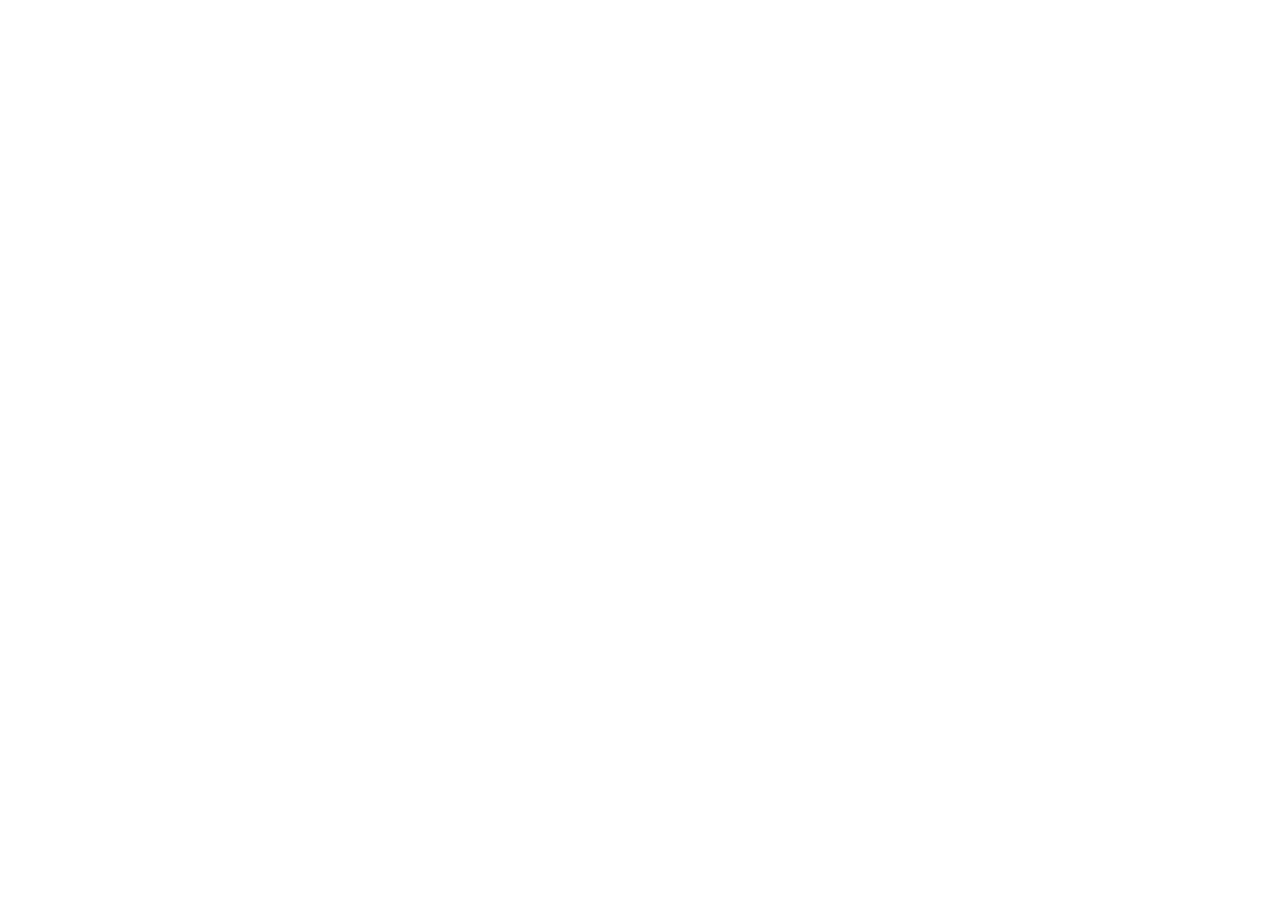
==== index.html @ 1652aee0 "Init : création du dépôt, arborescence des fichiers et structure HTML de base" ====
<!DOCTYPE html>
<html lang="fr">

<head>
    <meta charset="UTF-8">
    <meta name="viewport" content="width=device-width, initial-scale=1.0">
    <title>AfriConnectSummit — Accueil</title>

    <!-- Votre feuille de style personnelle -->

    <link rel="stylesheet" href="css/style.css">
</head>

<body>
    <!-- Le contenu de la page sera ajoute ici -->


   
    <!-- Votre script JavaScript -->
    <script src="js/main.js"></script>
</body>

</html>
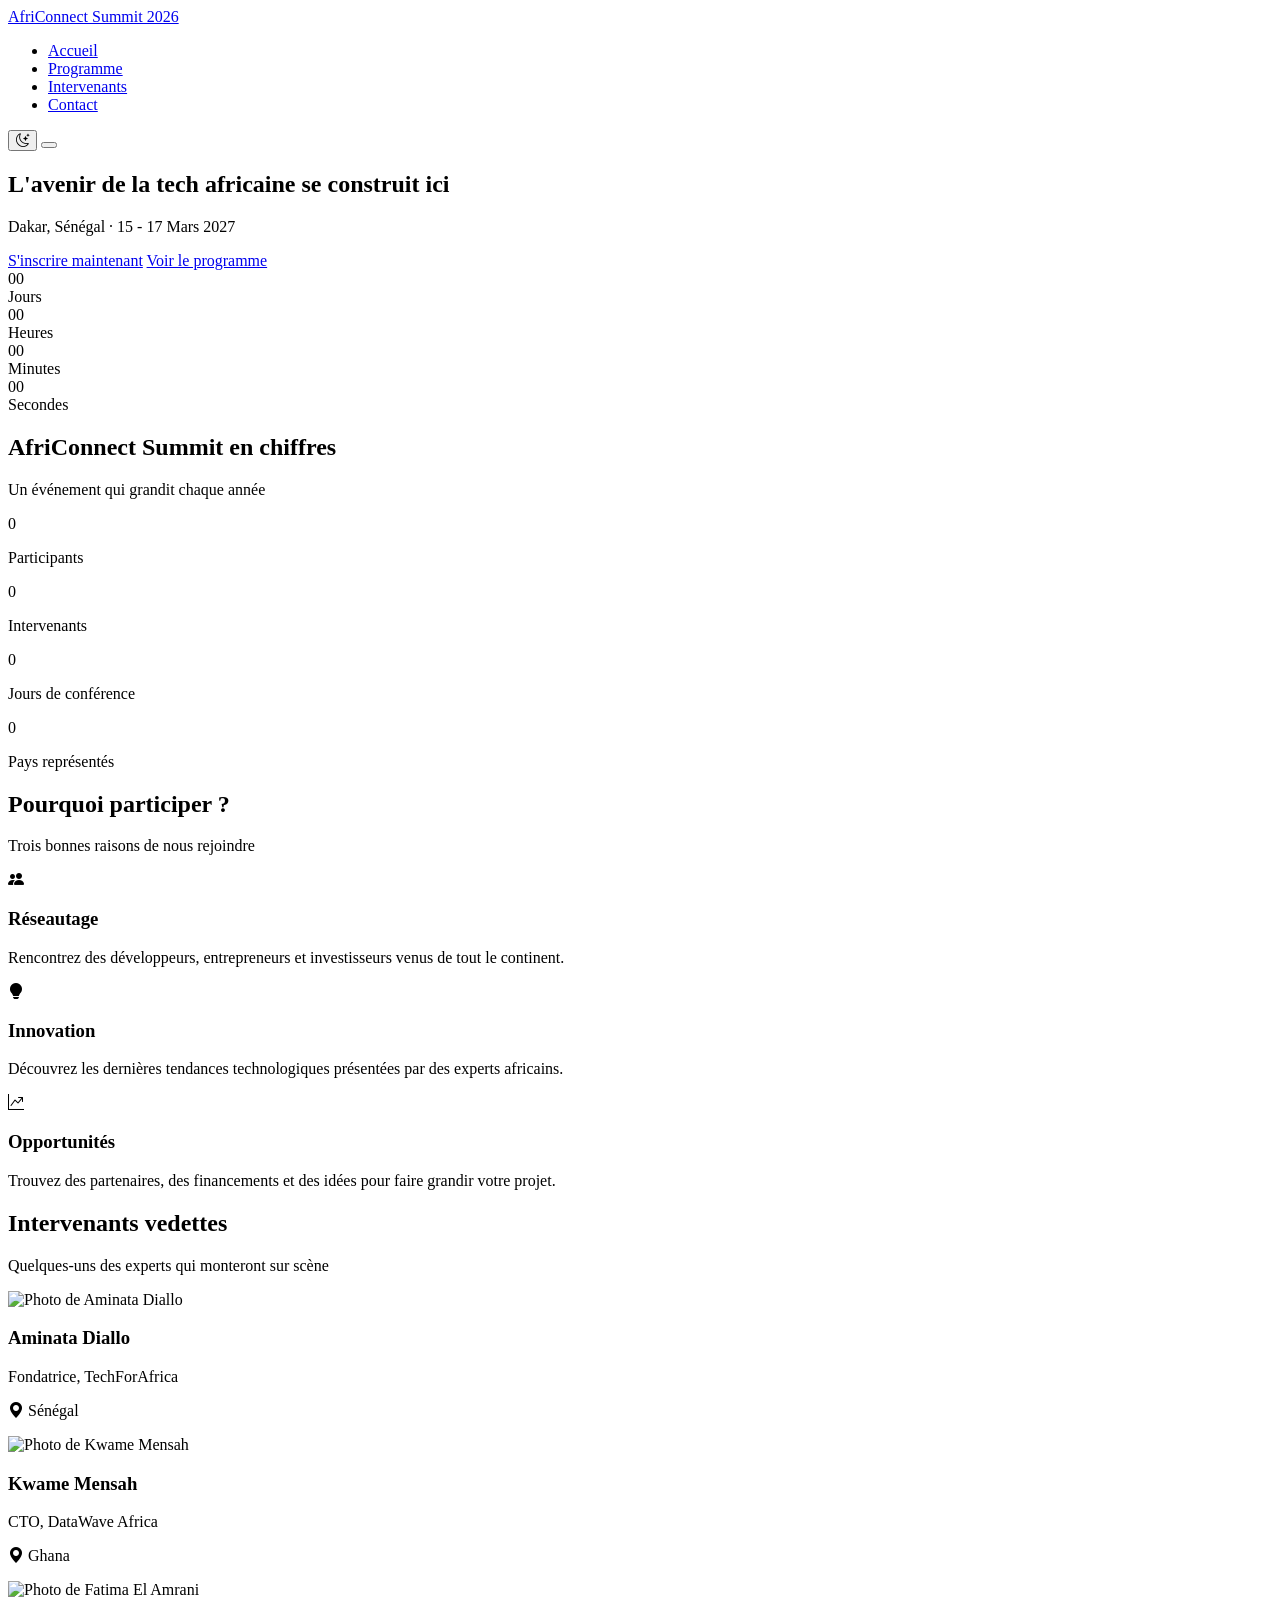
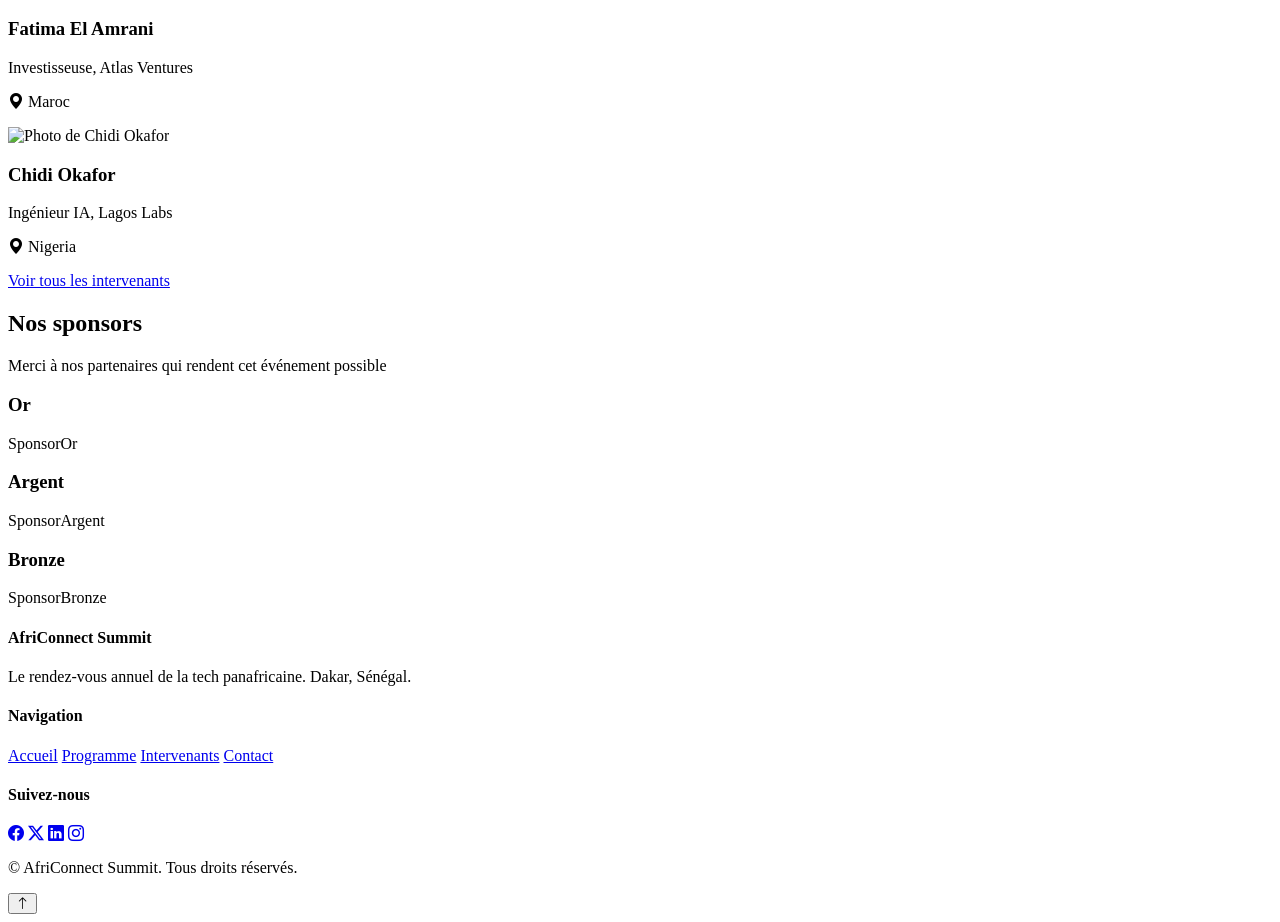
==== commit 813c6813: "html:structure complète des 4 pages avec sections et contenu texte" ====
--- a/index.html
+++ b/index.html
@@ -1,23 +1,254 @@
 <!DOCTYPE html>
 <html lang="fr">
-
 <head>
-    <meta charset="UTF-8">
-    <meta name="viewport" content="width=device-width, initial-scale=1.0">
-    <title>AfriConnectSummit — Accueil</title>
-
-    <!-- Votre feuille de style personnelle -->
-
-    <link rel="stylesheet" href="css/style.css">
+  <meta charset="UTF-8">
+  <meta name="viewport" content="width=device-width, initial-scale=1.0">
+  <title>AfriConnect Summit 2026 - Accueil</title>
+
+  <!-- Google Fonts : Poppins (titres) et Inter (texte) -->
+  <link rel="preconnect" href="https://fonts.googleapis.com">
+  <link href="https://fonts.googleapis.com/css2?family=Poppins:wght@600;700&family=Inter:wght@400;500;600&display=swap" rel="stylesheet">
+
+  <!-- Bootstrap Icons (CDN) -->
+  <link rel="stylesheet" href="https://cdn.jsdelivr.net/npm/bootstrap-icons@1.11.3/font/bootstrap-icons.css">
+
+  <!-- Notre feuille de style -->
+  <link rel="stylesheet" href="css/style.css">
 </head>
-
 <body>
-    <!-- Le contenu de la page sera ajoute ici -->
-
-
-   
-    <!-- Votre script JavaScript -->
-    <script src="js/main.js"></script>
+
+  <!-- ============ NAVBAR ============ -->
+  <header>
+    <nav class="navbar">
+      <div class="container">
+        <a href="index.html" class="navbar-logo">
+          <i class="bi bi-globe-africa"></i> AfriConnect Summit 2026
+        </a>
+
+        <ul class="navbar-links">
+          <li><a href="index.html" class="active">Accueil</a></li>
+          <li><a href="programme.html">Programme</a></li>
+          <li><a href="intervenants.html">Intervenants</a></li>
+          <li><a href="contact.html">Contact</a></li>
+        </ul>
+
+        <div class="navbar-actions">
+          <button class="theme-toggle" aria-label="Changer de thème">
+            <i class="bi bi-moon-stars"></i>
+          </button>
+          <button class="hamburger" aria-label="Ouvrir le menu">
+            <span></span>
+            <span></span>
+            <span></span>
+          </button>
+        </div>
+      </div>
+    </nav>
+  </header>
+
+  <main>
+    <!-- ============ SECTION HERO ============ -->
+    <section class="hero">
+      <div class="container hero-content">
+        <h1 class="hero-title">L'avenir de la tech <span>africaine</span> se construit ici</h1>
+        <p class="hero-subtitle">
+          Dakar, Sénégal &middot; 15 - 17 Mars 2027
+        </p>
+
+        <div class="hero-buttons">
+          <a href="contact.html" class="btn btn-primary">S'inscrire maintenant</a>
+          <a href="programme.html" class="btn btn-outline">Voir le programme</a>
+        </div>
+
+        <!-- Compte à rebours en temps réel -->
+        <div class="countdown">
+          <div class="countdown-item">
+            <div class="countdown-number" id="cd-days">00</div>
+            <div class="countdown-label">Jours</div>
+          </div>
+          <div class="countdown-item">
+            <div class="countdown-number" id="cd-hours">00</div>
+            <div class="countdown-label">Heures</div>
+          </div>
+          <div class="countdown-item">
+            <div class="countdown-number" id="cd-minutes">00</div>
+            <div class="countdown-label">Minutes</div>
+          </div>
+          <div class="countdown-item">
+            <div class="countdown-number" id="cd-seconds">00</div>
+            <div class="countdown-label">Secondes</div>
+          </div>
+        </div>
+      </div>
+    </section>
+
+    <!-- ============ SECTION CHIFFRES CLÉS ============ -->
+    <section class="stats">
+      <div class="container">
+        <h2 class="section-title">AfriConnect Summit en chiffres</h2>
+        <p class="section-subtitle">Un événement qui grandit chaque année</p>
+
+        <div class="stats-grid">
+          <div class="stat-card reveal">
+            <div class="stat-number" data-target="1200">0</div>
+            <p class="stat-label">Participants</p>
+          </div>
+          <div class="stat-card reveal">
+            <div class="stat-number" data-target="48">0</div>
+            <p class="stat-label">Intervenants</p>
+          </div>
+          <div class="stat-card reveal">
+            <div class="stat-number" data-target="3">0</div>
+            <p class="stat-label">Jours de conférence</p>
+          </div>
+          <div class="stat-card reveal">
+            <div class="stat-number" data-target="12">0</div>
+            <p class="stat-label">Pays représentés</p>
+          </div>
+        </div>
+      </div>
+    </section>
+
+    <!-- ============ SECTION POURQUOI PARTICIPER ============ -->
+    <section class="why">
+      <div class="container">
+        <h2 class="section-title">Pourquoi participer ?</h2>
+        <p class="section-subtitle">Trois bonnes raisons de nous rejoindre</p>
+
+        <div class="why-list">
+          <article class="why-card reveal slide-left">
+            <div class="why-icon"><i class="bi bi-people-fill"></i></div>
+            <h3>Réseautage</h3>
+            <p>Rencontrez des développeurs, entrepreneurs et investisseurs venus de tout le continent.</p>
+          </article>
+
+          <article class="why-card reveal">
+            <div class="why-icon"><i class="bi bi-lightbulb-fill"></i></div>
+            <h3>Innovation</h3>
+            <p>Découvrez les dernières tendances technologiques présentées par des experts africains.</p>
+          </article>
+
+          <article class="why-card reveal slide-right">
+            <div class="why-icon"><i class="bi bi-graph-up-arrow"></i></div>
+            <h3>Opportunités</h3>
+            <p>Trouvez des partenaires, des financements et des idées pour faire grandir votre projet.</p>
+          </article>
+        </div>
+      </div>
+    </section>
+
+    <!-- ============ SECTION INTERVENANTS VEDETTES ============ -->
+    <section class="featured-speakers">
+      <div class="container">
+        <h2 class="section-title">Intervenants vedettes</h2>
+        <p class="section-subtitle">Quelques-uns des experts qui monteront sur scène</p>
+
+        <div class="speakers-grid">
+          <article class="speaker-card reveal">
+            <img class="speaker-photo" src="https://i.pravatar.cc/400?img=11" alt="Photo de Aminata Diallo">
+            <div class="speaker-info">
+              <h3 class="speaker-name">Aminata Diallo</h3>
+              <p class="speaker-role">Fondatrice, TechForAfrica</p>
+              <p class="speaker-country"><i class="bi bi-geo-alt-fill"></i> Sénégal</p>
+            </div>
+          </article>
+
+          <article class="speaker-card reveal">
+            <img class="speaker-photo" src="https://i.pravatar.cc/400?img=12" alt="Photo de Kwame Mensah">
+            <div class="speaker-info">
+              <h3 class="speaker-name">Kwame Mensah</h3>
+              <p class="speaker-role">CTO, DataWave Africa</p>
+              <p class="speaker-country"><i class="bi bi-geo-alt-fill"></i> Ghana</p>
+            </div>
+          </article>
+
+          <article class="speaker-card reveal">
+            <img class="speaker-photo" src="https://i.pravatar.cc/400?img=13" alt="Photo de Fatima El Amrani">
+            <div class="speaker-info">
+              <h3 class="speaker-name">Fatima El Amrani</h3>
+              <p class="speaker-role">Investisseuse, Atlas Ventures</p>
+              <p class="speaker-country"><i class="bi bi-geo-alt-fill"></i> Maroc</p>
+            </div>
+          </article>
+
+          <article class="speaker-card reveal">
+            <img class="speaker-photo" src="https://i.pravatar.cc/400?img=14" alt="Photo de Chidi Okafor">
+            <div class="speaker-info">
+              <h3 class="speaker-name">Chidi Okafor</h3>
+              <p class="speaker-role">Ingénieur IA, Lagos Labs</p>
+              <p class="speaker-country"><i class="bi bi-geo-alt-fill"></i> Nigeria</p>
+            </div>
+          </article>
+        </div>
+
+        <div class="center-btn">
+          <a href="intervenants.html" class="btn btn-primary">Voir tous les intervenants</a>
+        </div>
+      </div>
+    </section>
+
+    <!-- ============ SECTION SPONSORS ============ -->
+    <section class="sponsors-section">
+      <div class="container">
+        <h2 class="section-title">Nos sponsors</h2>
+        <p class="section-subtitle">Merci à nos partenaires qui rendent cet événement possible</p>
+
+        <div class="sponsors">
+          <div class="sponsor-tier">
+            <h3>Or</h3>
+            <div class="sponsor-badge gold">SponsorOr</div>
+          </div>
+          <div class="sponsor-tier">
+            <h3>Argent</h3>
+            <div class="sponsor-badge silver">SponsorArgent</div>
+          </div>
+          <div class="sponsor-tier">
+            <h3>Bronze</h3>
+            <div class="sponsor-badge bronze">SponsorBronze</div>
+          </div>
+        </div>
+      </div>
+    </section>
+  </main>
+
+  <!-- ============ FOOTER ============ -->
+  <footer>
+    <div class="container">
+      <div class="footer-columns">
+        <div class="footer-col">
+          <h4>AfriConnect Summit</h4>
+          <p>Le rendez-vous annuel de la tech panafricaine. Dakar, Sénégal.</p>
+        </div>
+
+        <div class="footer-col">
+          <h4>Navigation</h4>
+          <a href="index.html">Accueil</a>
+          <a href="programme.html">Programme</a>
+          <a href="intervenants.html">Intervenants</a>
+          <a href="contact.html">Contact</a>
+        </div>
+
+        <div class="footer-col">
+          <h4>Suivez-nous</h4>
+          <div class="social-icons">
+            <a href="#" aria-label="Facebook"><i class="bi bi-facebook"></i></a>
+            <a href="#" aria-label="Twitter"><i class="bi bi-twitter-x"></i></a>
+            <a href="#" aria-label="LinkedIn"><i class="bi bi-linkedin"></i></a>
+            <a href="#" aria-label="Instagram"><i class="bi bi-instagram"></i></a>
+          </div>
+        </div>
+      </div>
+
+      <div class="footer-bottom">
+        <p>&copy; <span id="current-year"></span> AfriConnect Summit. Tous droits réservés.</p>
+      </div>
+    </div>
+  </footer>
+
+  <button class="back-to-top" aria-label="Retour en haut">
+    <i class="bi bi-arrow-up"></i>
+  </button>
+
+  <script src="js/main.js"></script>
 </body>
-
-</html>+</html>
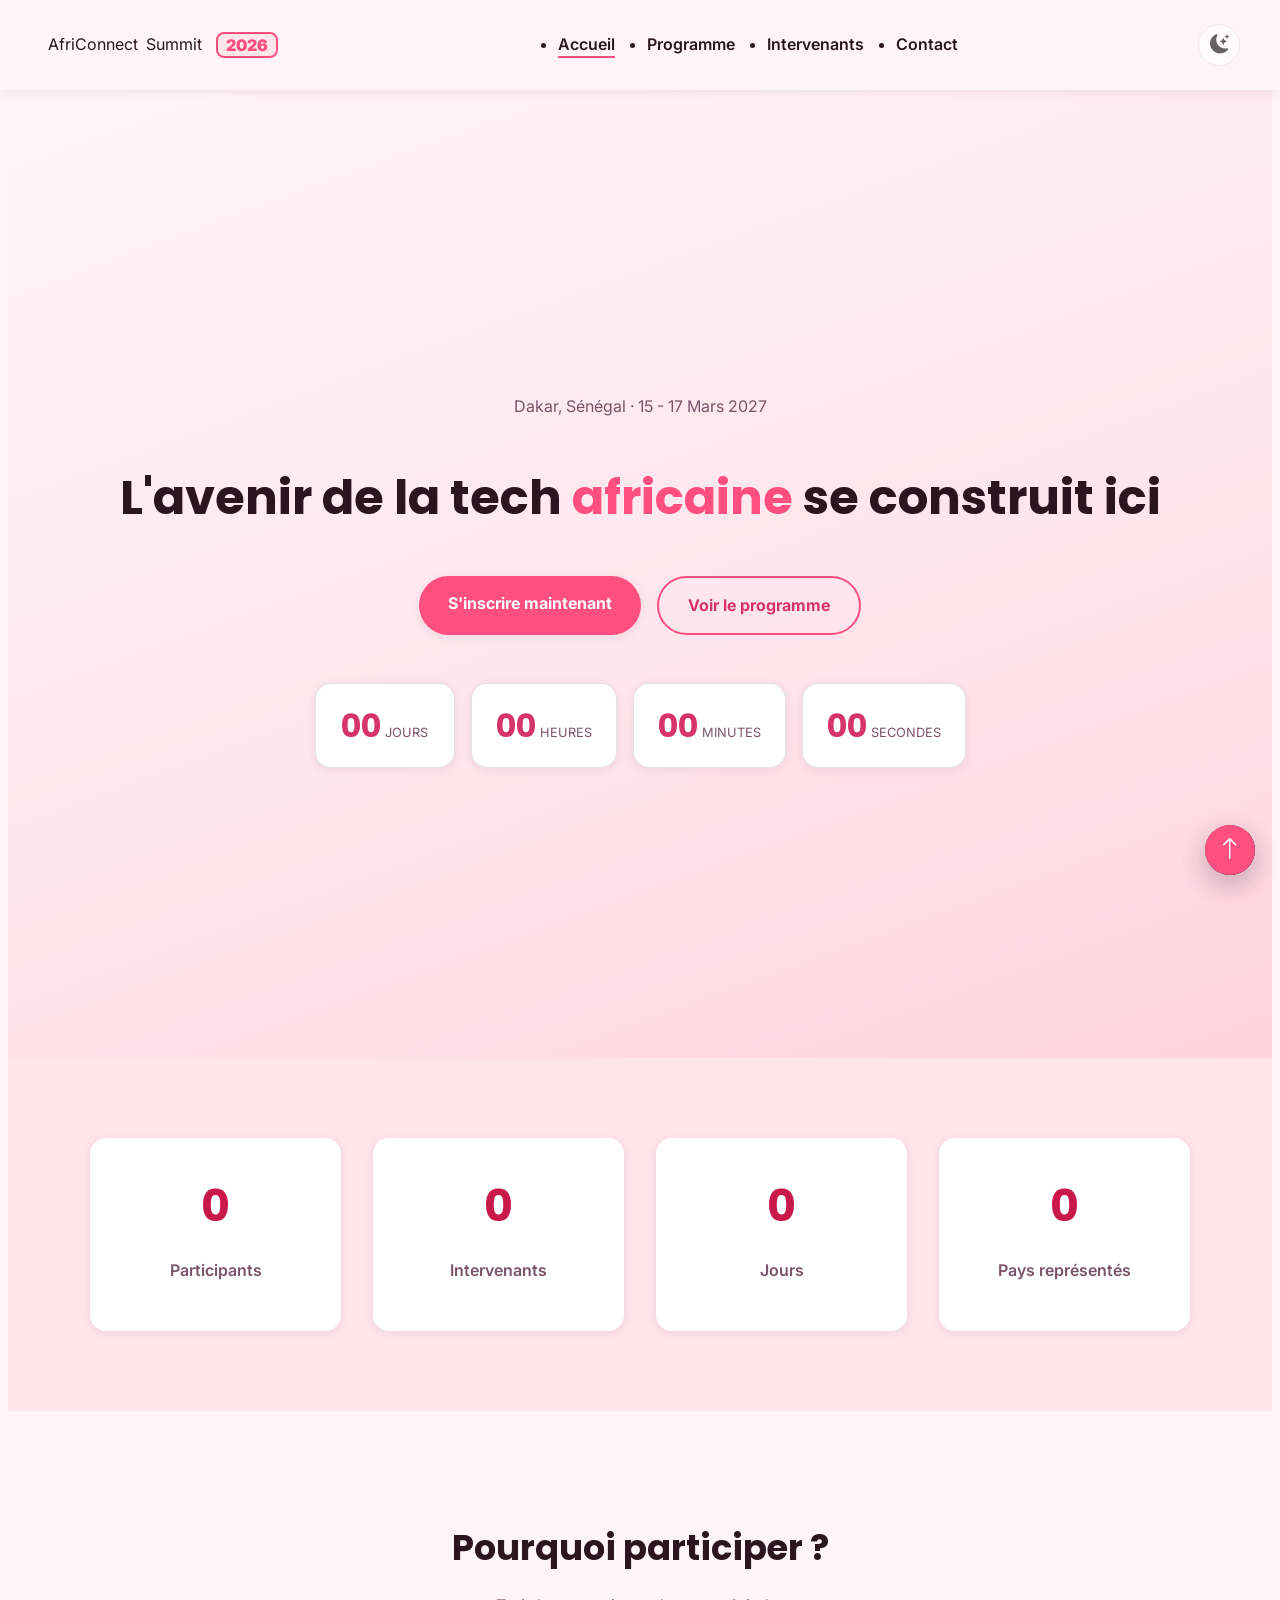
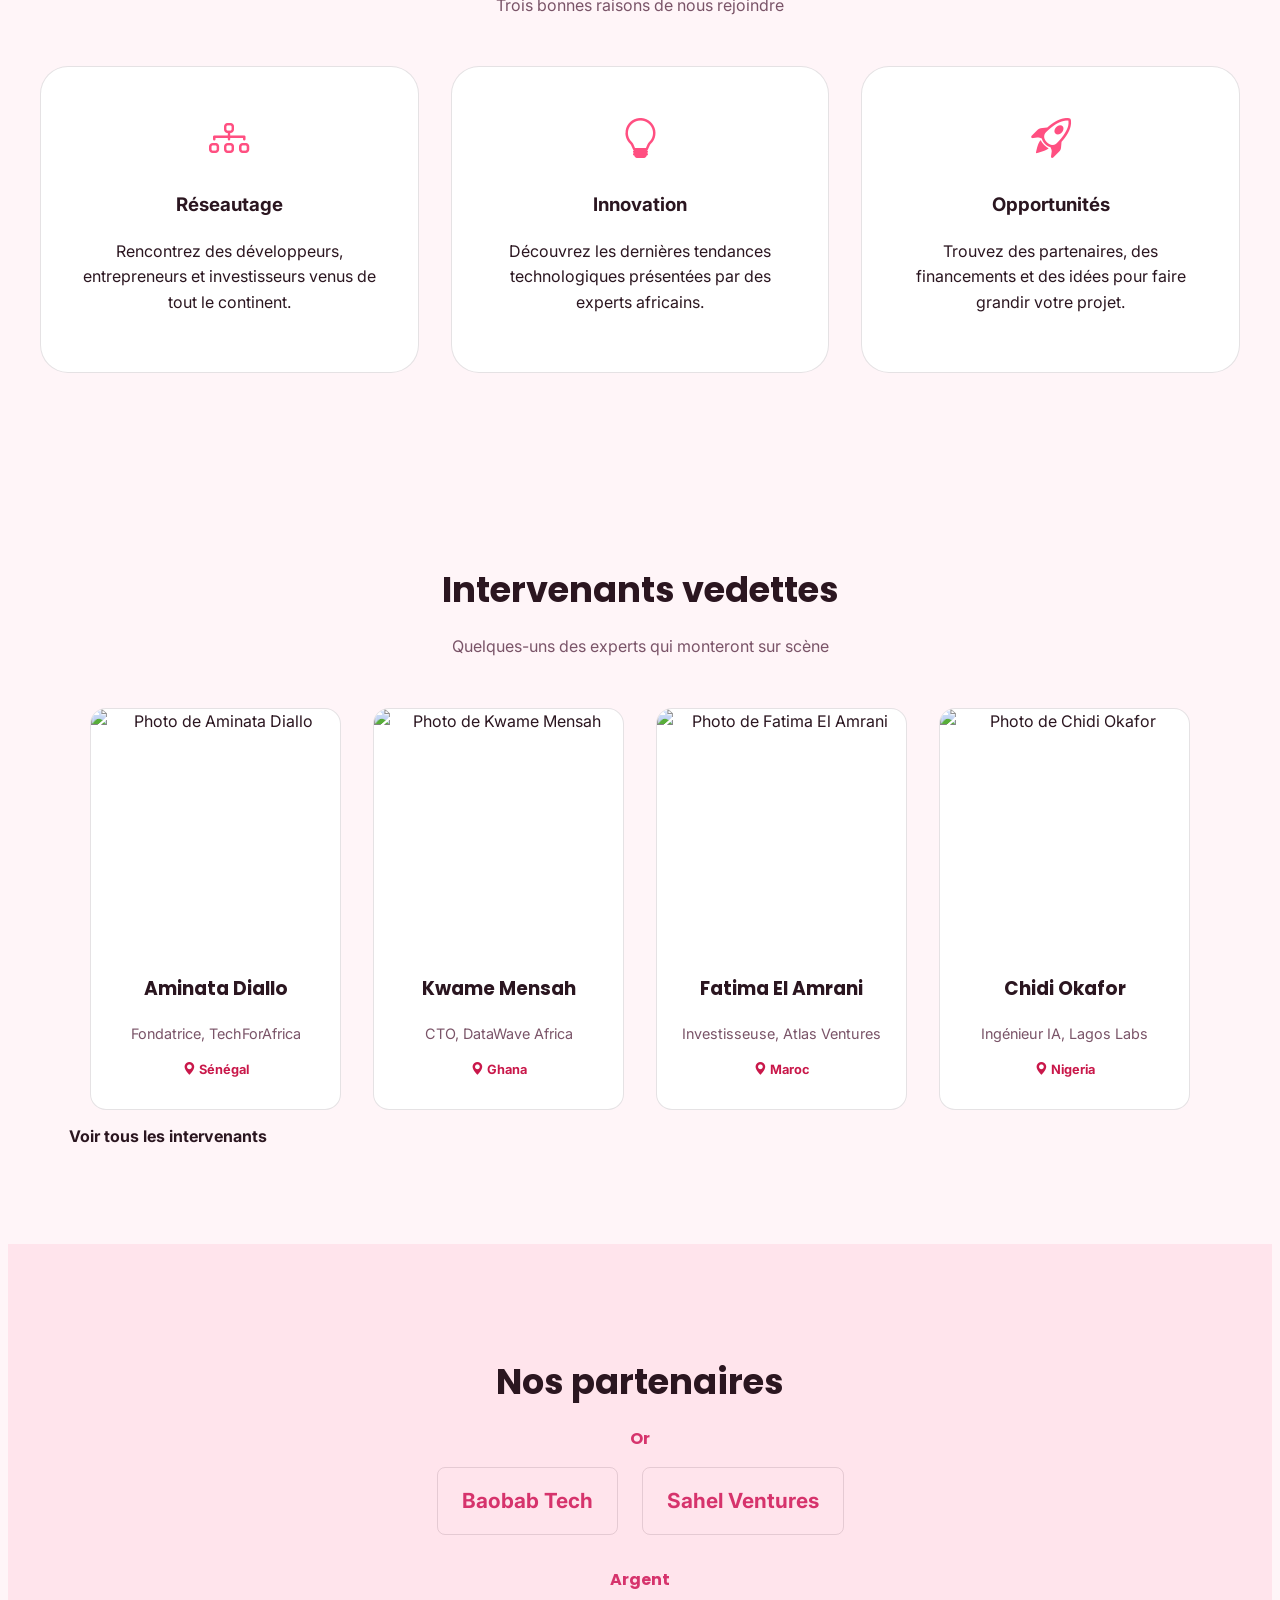
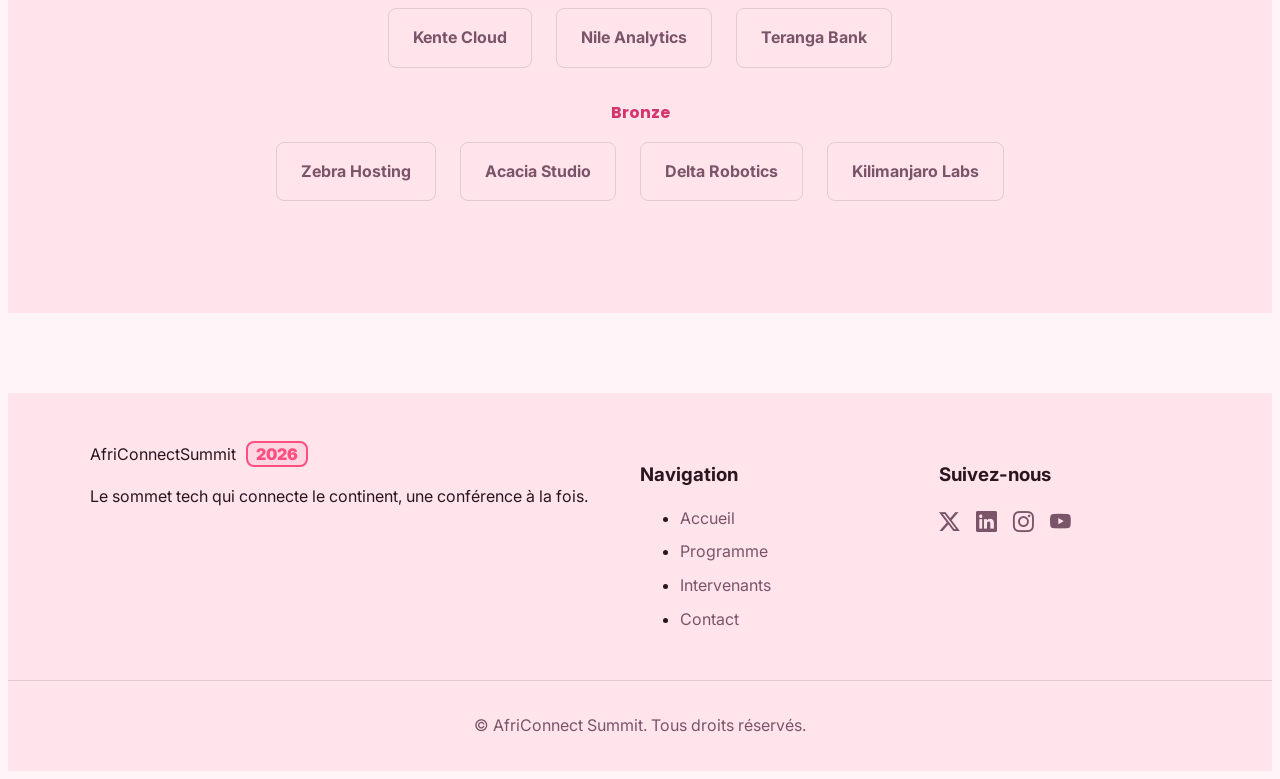
==== commit 73d2f05d: "Stylisation complète des sections,Animations + responsive" ====
--- a/index.html
+++ b/index.html
@@ -15,128 +15,122 @@
   <!-- Notre feuille de style -->
   <link rel="stylesheet" href="css/style.css">
 </head>
-<body>
-
-  <!-- ============ NAVBAR ============ -->
-  <header>
-    <nav class="navbar">
-      <div class="container">
-        <a href="index.html" class="navbar-logo">
-          <i class="bi bi-globe-africa"></i> AfriConnect Summit 2026
-        </a>
-
-        <ul class="navbar-links">
-          <li><a href="index.html" class="active">Accueil</a></li>
-          <li><a href="programme.html">Programme</a></li>
-          <li><a href="intervenants.html">Intervenants</a></li>
-          <li><a href="contact.html">Contact</a></li>
-        </ul>
-
-        <div class="navbar-actions">
-          <button class="theme-toggle" aria-label="Changer de thème">
-            <i class="bi bi-moon-stars"></i>
-          </button>
-          <button class="hamburger" aria-label="Ouvrir le menu">
-            <span></span>
-            <span></span>
-            <span></span>
-          </button>
-        </div>
+<body id="top">
+
+ <!-- ============ NAVBAR ============ -->
+  <header class="navbar" id="navbar">
+    <nav class="navbar__inner">
+     <a href="index.html" class="navbar__logo">
+  <div class="logo-icon"></div> <!-- ton carré rose de gauche -->
+  AfriConnect<span>Summit</span>
+  <span class="logo-year">2026</span> <!-- celui qu'on ajoute -->
+</a>
+
+
+      <ul class="navbar__links" id="navLinks">
+        <li><a href="index.html" class="active">Accueil</a></li>
+        <li><a href="programme.html">Programme</a></li>
+        <li><a href="intervenants.html">Intervenants</a></li>
+        <li><a href="contact.html">Contact</a></li>
+      </ul>
+
+      <div class="navbar__actions">
+        <button id="themeToggle" class="theme-toggle" aria-label="Basculer le mode sombre">
+          <i class="bi bi-moon-stars-fill"></i>
+        </button>
+        <button id="burger" class="burger" aria-label="Ouvrir le menu" aria-expanded="false">
+          <span></span><span></span><span></span>
+        </button>
       </div>
     </nav>
   </header>
 
   <main>
     <!-- ============ SECTION HERO ============ -->
-    <section class="hero">
+    <section class="hero" id="hero">
       <div class="container hero-content">
-        <h1 class="hero-title">L'avenir de la tech <span>africaine</span> se construit ici</h1>
-        <p class="hero-subtitle">
+        <p class="hero__subtitle">
           Dakar, Sénégal &middot; 15 - 17 Mars 2027
         </p>
-
-        <div class="hero-buttons">
-          <a href="contact.html" class="btn btn-primary">S'inscrire maintenant</a>
-          <a href="programme.html" class="btn btn-outline">Voir le programme</a>
-        </div>
-
-        <!-- Compte à rebours en temps réel -->
-        <div class="countdown">
-          <div class="countdown-item">
-            <div class="countdown-number" id="cd-days">00</div>
-            <div class="countdown-label">Jours</div>
-          </div>
-          <div class="countdown-item">
-            <div class="countdown-number" id="cd-hours">00</div>
-            <div class="countdown-label">Heures</div>
-          </div>
-          <div class="countdown-item">
-            <div class="countdown-number" id="cd-minutes">00</div>
-            <div class="countdown-label">Minutes</div>
-          </div>
-          <div class="countdown-item">
-            <div class="countdown-number" id="cd-seconds">00</div>
-            <div class="countdown-label">Secondes</div>
-          </div>
-        </div>
-      </div>
-    </section>
-
-    <!-- ============ SECTION CHIFFRES CLÉS ============ -->
-    <section class="stats">
-      <div class="container">
-        <h2 class="section-title">AfriConnect Summit en chiffres</h2>
-        <p class="section-subtitle">Un événement qui grandit chaque année</p>
-
-        <div class="stats-grid">
-          <div class="stat-card reveal">
-            <div class="stat-number" data-target="1200">0</div>
-            <p class="stat-label">Participants</p>
-          </div>
-          <div class="stat-card reveal">
-            <div class="stat-number" data-target="48">0</div>
-            <p class="stat-label">Intervenants</p>
-          </div>
-          <div class="stat-card reveal">
-            <div class="stat-number" data-target="3">0</div>
-            <p class="stat-label">Jours de conférence</p>
-          </div>
-          <div class="stat-card reveal">
-            <div class="stat-number" data-target="12">0</div>
-            <p class="stat-label">Pays représentés</p>
-          </div>
-        </div>
+        <h1 class="hero__title">L'avenir de la tech <span>africaine</span> se construit ici</h1>
+       
+        <div class="hero__cta">
+          <a href="contact.html" class="btn btn--primary">S'inscrire maintenant</a>
+          <a href="programme.html" class="btn btn--ghost">Voir le programme</a>
+        </div>
+
+        <!-- Compte à rebours -->
+        <div class="countdown" id="countdown" aria-label="Compte à rebours avant la conférence">
+          <div class="countdown__item">
+            <span class="countdown__value" id="cd-days">00</span>
+            <span class="countdown__label">Jours</span>
+          </div>
+          <div class="countdown__item">
+            <span class="countdown__value" id="cd-hours">00</span>
+            <span class="countdown__label">Heures</span>
+          </div>
+          <div class="countdown__item">
+            <span class="countdown__value" id="cd-minutes">00</span>
+            <span class="countdown__label">Minutes</span>
+          </div>
+          <div class="countdown__item">
+            <span class="countdown__value" id="cd-seconds">00</span>
+            <span class="countdown__label">Secondes</span>
+          </div>
+        </div>
+      </div>
+    </section>
+
+   <!-- ============ CHIFFRES CLÉS ============ -->
+    <section class="stats" aria-label="Chiffres clés">
+      <div class="stats__grid">
+        <article class="stat reveal">
+          <span class="stat__number" data-target="1200">0</span>
+          <p class="stat__label">Participants</p>
+        </article>
+        <article class="stat reveal">
+          <span class="stat__number" data-target="48">0</span>
+          <p class="stat__label">Intervenants</p>
+        </article>
+        <article class="stat reveal">
+          <span class="stat__number" data-target="3">0</span>
+          <p class="stat__label">Jours</p>
+        </article>
+        <article class="stat reveal">
+          <span class="stat__number" data-target="12">0</span>
+          <p class="stat__label">Pays représentés</p>
+        </article>
       </div>
     </section>
 
     <!-- ============ SECTION POURQUOI PARTICIPER ============ -->
-    <section class="why">
+    <section class="why" id="why">
       <div class="container">
         <h2 class="section-title">Pourquoi participer ?</h2>
         <p class="section-subtitle">Trois bonnes raisons de nous rejoindre</p>
 
-        <div class="why-list">
-          <article class="why-card reveal slide-left">
-            <div class="why-icon"><i class="bi bi-people-fill"></i></div>
+       <div class="why__grid">
+          <article class="why__card reveal">
+          <i class="bi bi-diagram-3" aria-hidden="true"></i>
             <h3>Réseautage</h3>
             <p>Rencontrez des développeurs, entrepreneurs et investisseurs venus de tout le continent.</p>
           </article>
 
-          <article class="why-card reveal">
-            <div class="why-icon"><i class="bi bi-lightbulb-fill"></i></div>
+          <article class="why__card reveal">
+          <i class="bi bi-lightbulb" aria-hidden="true"></i>
             <h3>Innovation</h3>
             <p>Découvrez les dernières tendances technologiques présentées par des experts africains.</p>
           </article>
 
-          <article class="why-card reveal slide-right">
-            <div class="why-icon"><i class="bi bi-graph-up-arrow"></i></div>
+          <article class="why__card reveal">
+          <i class="bi bi-rocket-takeoff" aria-hidden="true"></i>
             <h3>Opportunités</h3>
             <p>Trouvez des partenaires, des financements et des idées pour faire grandir votre projet.</p>
           </article>
         </div>
       </div>
     </section>
-
+    
     <!-- ============ SECTION INTERVENANTS VEDETTES ============ -->
     <section class="featured-speakers">
       <div class="container">
@@ -145,7 +139,7 @@
 
         <div class="speakers-grid">
           <article class="speaker-card reveal">
-            <img class="speaker-photo" src="https://i.pravatar.cc/400?img=11" alt="Photo de Aminata Diallo">
+            <img class="speaker-photo" src="https://i.pinimg.com/736x/7e/26/63/7e2663f01acec4fe8f33c7e89d717472.jpg" alt="Photo de Aminata Diallo">
             <div class="speaker-info">
               <h3 class="speaker-name">Aminata Diallo</h3>
               <p class="speaker-role">Fondatrice, TechForAfrica</p>
@@ -154,7 +148,7 @@
           </article>
 
           <article class="speaker-card reveal">
-            <img class="speaker-photo" src="https://i.pravatar.cc/400?img=12" alt="Photo de Kwame Mensah">
+            <img class="speaker-photo" src="https://i.pinimg.com/1200x/29/e7/c3/29e7c3550ef44779834e2e659fb9c5db.jpg" alt="Photo de Kwame Mensah">
             <div class="speaker-info">
               <h3 class="speaker-name">Kwame Mensah</h3>
               <p class="speaker-role">CTO, DataWave Africa</p>
@@ -163,7 +157,7 @@
           </article>
 
           <article class="speaker-card reveal">
-            <img class="speaker-photo" src="https://i.pravatar.cc/400?img=13" alt="Photo de Fatima El Amrani">
+            <img class="speaker-photo" src="https://i.pinimg.com/1200x/e3/47/8e/e3478ebca5f44b7d3a1fe7093977bafa.jpg" alt="Photo de Fatima El Amrani">
             <div class="speaker-info">
               <h3 class="speaker-name">Fatima El Amrani</h3>
               <p class="speaker-role">Investisseuse, Atlas Ventures</p>
@@ -172,7 +166,7 @@
           </article>
 
           <article class="speaker-card reveal">
-            <img class="speaker-photo" src="https://i.pravatar.cc/400?img=14" alt="Photo de Chidi Okafor">
+            <img class="speaker-photo" src="https://i.pinimg.com/736x/72/ae/de/72aede4ed6f10a973bf660ebbad4ac8c.jpg" alt="Photo de Chidi Okafor">
             <div class="speaker-info">
               <h3 class="speaker-name">Chidi Okafor</h3>
               <p class="speaker-role">Ingénieur IA, Lagos Labs</p>
@@ -187,68 +181,69 @@
       </div>
     </section>
 
-    <!-- ============ SECTION SPONSORS ============ -->
-    <section class="sponsors-section">
-      <div class="container">
-        <h2 class="section-title">Nos sponsors</h2>
-        <p class="section-subtitle">Merci à nos partenaires qui rendent cet événement possible</p>
-
-        <div class="sponsors">
-          <div class="sponsor-tier">
-            <h3>Or</h3>
-            <div class="sponsor-badge gold">SponsorOr</div>
-          </div>
-          <div class="sponsor-tier">
-            <h3>Argent</h3>
-            <div class="sponsor-badge silver">SponsorArgent</div>
-          </div>
-          <div class="sponsor-tier">
-            <h3>Bronze</h3>
-            <div class="sponsor-badge bronze">SponsorBronze</div>
-          </div>
+    <!-- ============ SPONSORS ============ -->
+    <section class="sponsors" id="sponsors">
+      <h2 class="section-title reveal">Nos partenaires</h2>
+      <div class="sponsors__tier reveal">
+        <p class="sponsors__level">Or</p>
+        <div class="sponsors__logos sponsors__logos--gold">
+          <span>Baobab Tech</span><span>Sahel Ventures</span>
+        </div>
+      </div>
+      <div class="sponsors__tier reveal">
+        <p class="sponsors__level">Argent</p>
+        <div class="sponsors__logos sponsors__logos--silver">
+          <span>Kente Cloud</span><span>Nile Analytics</span><span>Teranga Bank</span>
+        </div>
+      </div>
+      <div class="sponsors__tier reveal">
+        <p class="sponsors__level">Bronze</p>
+        <div class="sponsors__logos sponsors__logos--bronze">
+          <span>Zebra Hosting</span><span>Acacia Studio</span><span>Delta Robotics</span><span>Kilimanjaro Labs</span>
         </div>
       </div>
     </section>
   </main>
 
   <!-- ============ FOOTER ============ -->
-  <footer>
-    <div class="container">
-      <div class="footer-columns">
-        <div class="footer-col">
-          <h4>AfriConnect Summit</h4>
-          <p>Le rendez-vous annuel de la tech panafricaine. Dakar, Sénégal.</p>
-        </div>
-
-        <div class="footer-col">
-          <h4>Navigation</h4>
-          <a href="index.html">Accueil</a>
-          <a href="programme.html">Programme</a>
-          <a href="intervenants.html">Intervenants</a>
-          <a href="contact.html">Contact</a>
-        </div>
-
-        <div class="footer-col">
-          <h4>Suivez-nous</h4>
-          <div class="social-icons">
-            <a href="#" aria-label="Facebook"><i class="bi bi-facebook"></i></a>
-            <a href="#" aria-label="Twitter"><i class="bi bi-twitter-x"></i></a>
-            <a href="#" aria-label="LinkedIn"><i class="bi bi-linkedin"></i></a>
-            <a href="#" aria-label="Instagram"><i class="bi bi-instagram"></i></a>
-          </div>
-        </div>
-      </div>
-
-      <div class="footer-bottom">
-        <p>&copy; <span id="current-year"></span> AfriConnect Summit. Tous droits réservés.</p>
-      </div>
+  <footer class="footer">
+    <div class="footer__grid">
+      <div class="footer__col">
+       <div class="logo-icon"></div> <!-- ton carré rose de gauche -->
+  AfriConnect<span>Summit</span>
+  <span class="logo-year">2026</span> 
+        <p>Le sommet tech qui connecte le continent, une conférence à la fois.</p>
+      </div>
+      <div class="footer__col">
+        <h3>Navigation</h3>
+        <ul>
+          <li><a href="index.html">Accueil</a></li>
+          <li><a href="programme.html">Programme</a></li>
+          <li><a href="intervenants.html">Intervenants</a></li>
+          <li><a href="contact.html">Contact</a></li>
+        </ul>
+      </div>
+      <div class="footer__col">
+        <h3>Suivez-nous</h3>
+        <div class="footer__socials">
+          <a href="#" aria-label="Twitter / X"><i class="bi bi-twitter-x"></i></a>
+          <a href="#" aria-label="LinkedIn"><i class="bi bi-linkedin"></i></a>
+          <a href="#" aria-label="Instagram"><i class="bi bi-instagram"></i></a>
+          <a href="#" aria-label="YouTube"><i class="bi bi-youtube"></i></a>
+        </div>
+      </div>
+    </div>
+    <div class="footer__bottom">
+      <p>&copy; <span id="year"></span> AfriConnect Summit. Tous droits réservés.</p>
+      <button id="backToTop" class="back-to-top" aria-label="Retour en haut">
+        <i class="bi bi-arrow-up"></i>
+      </button>
     </div>
   </footer>
-
-  <button class="back-to-top" aria-label="Retour en haut">
-    <i class="bi bi-arrow-up"></i>
-  </button>
-
+<a href="#top" class="back-to-top" aria-label="Retour en haut">
+  <i class="bi bi-arrow-up"></i>
+</a>
   <script src="js/main.js"></script>
+  
 </body>
 </html>
--- a/css/style.css
+++ b/css/style.css
@@ -0,0 +1,354 @@
+/* ---------- 1. VARIABLES & THEME ---------- */
+:root {
+  --clr-bg: #fff5f8;          
+  --clr-bg-alt: #ffe4ec;      
+  --clr-surface: #ffffff;     
+  --clr-text: #2b1620;        
+  --clr-text-muted: #7a5468;  
+  --clr-primary: #ff4f81;     
+  --clr-primary-dark: #d6336c;
+  --clr-secondary: #ff8fab;   
+  --clr-accent: #c9184a;      
+  --clr-border: rgba(43, 22, 32, 0.12);
+
+  --font-title: "Poppins", sans-serif;
+  --font-text: "Inter", sans-serif;
+
+  --space-sm: 1rem;
+  --space-md: 1.75rem;
+  --space-lg: 3rem;
+  --space-xl: 5rem;
+
+  --radius-sm: 8px;
+  --radius-md: 16px;
+  --radius-lg: 28px;
+  --shadow-sm: 0 2px 10px rgba(43, 22, 32, 0.08);
+  --shadow-md: 0 10px 28px rgba(43, 22, 32, 0.14);
+  --transition: 0.3s ease;
+}
+
+html { scroll-behavior: smooth; }
+
+body {
+  font-family: var(--font-text);
+  background-color: var(--clr-bg);
+  color: var(--clr-text);
+  line-height: 1.6;
+  padding-top: 80px; /* pour ne pas que la navbar cache le contenu */
+}
+
+.container { max-width: 1200px; margin: 0 auto; padding: 0 var(--space-md); }
+section { padding: var(--space-xl) 0; }
+img { max-width: 100%; display: block; }
+a { text-decoration: none; color: inherit; }
+
+/* ---------- 2. ANIMATIONS ---------- */
+@keyframes fadeInUp {
+  from { opacity: 0; transform: translateY(30px); }
+  to { opacity: 1; transform: translateY(0); }
+}
+@keyframes bounce {
+ 0%, 20%, 50%, 80%, 100% { transform: translateY(0); }
+ 40% { transform: translateY(-10px); }
+ 60% { transform: translateY(-5px); }
+}
+
+.reveal { animation: fadeInUp 0.8s ease both; }
+.reveal:nth-child(1){ animation-delay: 0.1s; }
+.reveal:nth-child(2){ animation-delay: 0.2s; }
+.reveal:nth-child(3){ animation-delay: 0.3s; }
+.reveal:nth-child(4){ animation-delay: 0.4s; }
+
+/* ---------- 3. NAVBAR ---------- */
+.navbar {
+  position: fixed;
+  top: 0; left: 0; right: 0;
+  background: rgba(255, 245, 248, 0.9);
+  backdrop-filter: blur(10px);
+  padding: 1rem var(--space-md);
+  box-shadow: var(--shadow-sm);
+  z-index: 100;
+}
+.navbar__inner {
+  display: flex; align-items: center; justify-content: space-between;
+  max-width: 1200px; margin: 0 auto;
+}
+.logo-badge {
+  display: inline-flex;
+  align-items: center;
+  justify-content: center;
+  width: 40px;
+  height: 40px;
+  background: var(--clr-primary);
+  color: #fff;
+  border-radius: 12px;
+  font-weight: 800;
+  font-size: 1rem;
+  margin-right: 0.5rem;
+  box-shadow: var(--shadow-sm); transition: transform var(--transition);
+}
+
+.navbar__logo:hover .logo-badge {
+  transform: rotate(-5deg) scale(1.1);
+}
+
+.navbar__logo:hover .logo-badge {
+  transform: rotate(-5deg) scale(1.1);
+}
+
+.navbar__logo {
+  display: flex;
+  align-items: center;
+  gap: 0.5rem;
+  position: relative;
+  overflow: visible !important; /* empêche de cacher 2026 */
+}
+
+/* LE 2026 ROSE DE DROITE */
+.logo-year {
+  display: inline-block !important; /* on force l'affichage */
+  color: var(--clr-primary); /* rose */
+  font-size: 1rem;
+  font-weight: 900;
+  margin-left: 6px;
+  padding: 3px 8px;
+  background: rgba(255, 87, 132, 0.1); /* fond rose très clair */
+  border: 2px solid var(--clr-primary);
+  border-radius: 8px;
+  line-height: 1;
+}
+
+.navbar__links { display: flex; gap: 2rem; font-weight: 600; }
+.navbar__links a {
+  position: relative; padding-bottom: 4px;
+  transition: color var(--transition);
+}
+.navbar__links a::after {
+  content: ""; position: absolute; left: 0; bottom: 0;
+  width: 0; height: 2px; background: var(--clr-primary);
+  transition: width var(--transition);
+}
+.navbar__links a:hover::after, .navbar__links a.active::after { width: 100%; }
+
+/* BOUTON THEME VISIBLE MAIS DESACTIVE */
+.theme-toggle { 
+  display: flex;
+  align-items: center;
+  justify-content: center;
+  width: 42px;
+  height: 42px;
+  border-radius: 50%;
+  border: 1px solid var(--clr-border);
+  font-size: 1.2rem;
+  background: var(--clr-surface);
+  cursor: not-allowed;
+  opacity: 0.6;
+}
+.burger { display: none; }
+
+/* ---------- 4. BOUTONS ---------- */
+.btn {
+  display: inline-block; padding: 0.9rem 1.8rem; border-radius: 999px;
+  font-weight: 700; transition: all var(--transition);
+}
+.btn--primary {
+  background: var(--clr-primary); color: #fff; box-shadow: var(--shadow-sm);
+}
+.btn--primary:hover {
+  background: var(--clr-primary-dark); transform: translateY(-3px); box-shadow: var(--shadow-md);
+}
+.btn--ghost {
+  border: 2px solid var(--clr-primary); color: var(--clr-primary-dark);
+}
+.btn--ghost:hover { background: var(--clr-bg-alt); transform: translateY(-3px); }
+
+/* ---------- BOUTON RETOUR HAUT ---------- */
+.back-to-top {
+  position: fixed;
+  bottom: 25px;
+  right: 25px;
+  width: 50px;
+  height: 50px;
+  border-radius: 50%;
+  background: var(--clr-primary);
+  color: #ffffff;
+  display: flex;
+  align-items: center;
+  justify-content: center;
+  font-size: 1.5rem;
+  box-shadow: var(--shadow-md);
+  z-index: 999;
+  transition: all var(--transition);
+  animation: bounce 2s infinite;
+}
+.back-to-top:hover {
+  background: var(--clr-primary-dark);
+  transform: translateY(-5px);
+}
+
+/* ---------- 5. HERO ---------- */
+.hero {
+  min-height: 90vh; display: flex; align-items: center; justify-content: center;
+  text-align: center; 
+  background: linear-gradient(160deg, var(--clr-bg) 0%, var(--clr-bg-alt) 60%, #ffd3e0 100%);
+}
+.hero__title { font-family: var(--font-title); font-size: 3rem; animation: fadeInUp 1s ease; }
+.hero__title span { color: var(--clr-primary); }
+.hero__subtitle { color: var(--clr-text-muted); margin: 1rem 0 2rem; animation: fadeInUp 1s ease 0.2s both; }
+.hero__cta { display: flex; gap: 1rem; justify-content: center; flex-wrap: wrap; animation: fadeInUp 1s ease 0.4s both; }
+
+.countdown { display: flex; gap: 1rem; justify-content: center; flex-wrap: wrap; margin-top: 3rem; animation: fadeInUp 1s ease 0.6s both; }
+.countdown__item {
+  background: var(--clr-surface); border: 1px solid var(--clr-border);
+  border-radius: var(--radius-md); padding: 1rem 1.5rem; min-width: 90px; box-shadow: var(--shadow-sm);
+  transition: transform var(--transition);
+}
+.countdown__item:hover { transform: translateY(-5px); }
+.countdown__value { font-family: var(--font-title); font-size: 2rem; font-weight: 700; color: var(--clr-primary-dark); }
+.countdown__label { font-size: 0.8rem; text-transform: uppercase; color: var(--clr-text-muted); }
+
+/* ---------- 6. STATS ---------- */
+.stats { background: var(--clr-bg-alt); }
+.stats__grid {
+  display: grid; grid-template-columns: repeat(4, 1fr); gap: 2rem;
+  max-width: 1100px; margin: 0 auto; text-align: center;
+}
+.stat {
+  background: var(--clr-surface); padding: 2rem; border-radius: var(--radius-md);
+  box-shadow: var(--shadow-sm); transition: transform var(--transition);
+}
+.stat:hover { transform: translateY(-8px); }
+.stat__number { font-family: var(--font-title); font-size: 2.8rem; font-weight: 700; color: var(--clr-accent); }
+.stat__label { color: var(--clr-text-muted); font-weight: 600; }
+
+/* ---------- 7. POURQUOI ---------- */
+.section-title { text-align: center; font-family: var(--font-title); font-size: 2.2rem; margin-bottom: 0.5rem; }
+.section-subtitle { text-align: center; color: var(--clr-text-muted); margin-bottom: 3rem; }
+.why__grid { display: flex; gap: 2rem; justify-content: center; flex-wrap: wrap; }
+.why__card {
+  flex: 1 1 300px; max-width: 340px; background: var(--clr-surface);
+  border: 1px solid var(--clr-border); border-radius: var(--radius-lg);
+  padding: 2.5rem 2rem; text-align: center; transition: all var(--transition);
+}
+.why__card:hover { transform: translateY(-8px); box-shadow: var(--shadow-md); }
+.why__card i { font-size: 2.5rem; color: var(--clr-primary); margin-bottom: 1rem; }
+
+/* ---------- 8. INTERVENANTS ---------- */
+.speakers-grid, .speakers-grid-full {
+  display: grid; grid-template-columns: repeat(4, 1fr); gap: 2rem;
+  max-width: 1100px; margin: 0 auto;
+}
+.speakers-grid-full { grid-template-columns: repeat(3, 1fr); }
+.speaker-card {
+  background: var(--clr-surface); border-radius: var(--radius-md); overflow: hidden;
+  text-align: center; border: 1px solid var(--clr-border); padding-bottom: 1rem;
+  transition: all var(--transition);
+}
+.speaker-card:hover { transform: translateY(-8px) scale(1.02); box-shadow: var(--shadow-md); }
+.speaker-photo { width: 100%; aspect-ratio: 1/1; object-fit: cover; }
+.speaker-name { font-family: var(--font-title); margin-top: 1rem; }
+.speaker-role { color: var(--clr-text-muted); font-size: 0.9rem; }
+.speaker-country { color: var(--clr-accent); font-size: 0.8rem; font-weight: 700; }
+
+/* ---------- 9. SPONSORS ---------- */
+.sponsors { background: var(--clr-bg-alt); text-align: center; }
+.sponsors__tier { margin-bottom: 2rem; }
+.sponsors__level { font-family: var(--font-title); color: var(--clr-primary-dark); font-weight: 700; margin-bottom: 1rem; }
+.sponsors__logos { display: flex; justify-content: center; flex-wrap: wrap; gap: 1.5rem; }
+.sponsors__logos span {
+  font-weight: 700; color: var(--clr-text-muted); border: 1px solid var(--clr-border);
+  border-radius: var(--radius-sm); padding: 1rem 1.5rem; transition: transform var(--transition);
+}
+.sponsors__logos span:hover { transform: scale(1.05); }
+.sponsors__logos--gold span { font-size: 1.3rem; color: var(--clr-primary-dark); }
+
+/* ---------- 10. PROGRAMME : ONGLETS CSS PUR AVEC :TARGET ---------- */
+.tabs { display: flex; justify-content: center; gap: 0.5rem; margin-bottom: 2rem; flex-wrap: wrap; }
+.tab-btn {
+  padding: 0.8rem 1.6rem; border-radius: 999px; border: 2px solid var(--clr-primary);
+  font-weight: 700; background: transparent; color: var(--clr-primary); transition: all var(--transition);
+}
+.tab-btn:hover { background: var(--clr-bg-alt); transform: translateY(-2px); }
+
+.tab-panel { display: none; animation: fadeInUp 0.5s ease; }
+#jour1 { display: block; } /* par défaut */
+.tab-panel:target { display: block; }
+.tab-panel:target ~ #jour1 { display: none; } /* cache jour1 si un autre est ciblé */
+
+.schedule-table {
+  width: 100%; border-collapse: collapse; border-radius: var(--radius-md);
+  overflow: hidden; box-shadow: var(--shadow-sm);
+}
+.schedule-table thead { background: var(--clr-primary-dark); color: #fff; }
+.schedule-table th, .schedule-table td { padding: 1rem; text-align: left; }
+.schedule-table tbody tr:nth-child(even) { background: var(--clr-bg-alt); }
+.schedule-table tbody tr:hover { background: var(--clr-secondary); color: #fff; transition: 0.2s; }
+
+/* ---------- 11. THEMES ---------- */
+.themes-grid { display: grid; grid-template-columns: repeat(2, 1fr); gap: 2rem; max-width: 900px; margin: 0 auto; }
+.theme-card {
+  background: var(--clr-surface); border: 1px solid var(--clr-border);
+  border-radius: var(--radius-lg); padding: 2rem; transition: all var(--transition);
+}
+.theme-card:hover { transform: translateY(-6px); box-shadow: var(--shadow-md); }
+.theme-icon i { font-size: 2rem; color: var(--clr-primary); }
+
+/* ---------- 12. CONTACT & FAQ ---------- */
+.hero-internal { padding: 4rem 0 2rem; background: var(--clr-bg-alt); text-align: center; }
+.breadcrumb { color: var(--clr-text-muted); }
+.breadcrumb a:hover { color: var(--clr-primary); }
+
+.contact-layout { display: grid; grid-template-columns: 1.3fr 1fr; gap: 3rem; }
+.contact-form-wrap, .contact-info {
+  background: var(--clr-surface); padding: 2rem; border-radius: var(--radius-lg); border: 1px solid var(--clr-border);
+}
+.form-group { display: flex; flex-direction: column; gap: 0.5rem; margin-bottom: 1rem; }
+.form-group input, .form-group select, .form-group textarea {
+  padding: 0.8rem; border: 1.5px solid var(--clr-border); border-radius: 8px;
+  background: var(--clr-bg); transition: border-color var(--transition);
+}
+.form-group input:focus { border-color: var(--clr-primary); outline: none; }
+
+.faq-item { border-bottom: 1px solid var(--clr-border); }
+.faq-item input { display: none; }
+.faq-question {
+  display: flex; justify-content: space-between; padding: 1rem 0;
+  font-weight: 700; cursor: pointer;
+}
+.faq-question::after { content: '+'; font-size: 1.5rem; transition: transform var(--transition); }
+.faq-item input:checked + .faq-question::after { transform: rotate(45deg); }
+.faq-answer {
+  max-height: 0; overflow: hidden; transition: max-height 0.4s ease;
+  color: var(--clr-text-muted);
+}
+.faq-item input:checked ~ .faq-answer { max-height: 200px; padding-bottom: 1rem; }
+
+.map-wrap iframe { width: 100%; height: 400px; border: 0; border-radius: var(--radius-lg); margin-top: 2rem; }
+
+/* ---------- 13. FOOTER ---------- */
+.footer { background: var(--clr-bg-alt); padding: 3rem 0 1rem; margin-top: 5rem; }
+.footer__grid { display: grid; grid-template-columns: 2fr 1fr 1fr; gap: 3rem; max-width: 1100px; margin: 0 auto; padding: 0 1rem; }
+.footer__logo { font-family: var(--font-title); font-size: 1.3rem; font-weight: 700; }
+.footer__logo span { color: var(--clr-primary); }
+.footer__col h3 { margin-bottom: 1rem; }
+.footer__col a { display: block; margin-bottom: 0.5rem; color: var(--clr-text-muted); transition: color var(--transition); }
+.footer__col a:hover { color: var(--clr-primary); }
+.footer__socials { display: flex; gap: 1rem; font-size: 1.3rem; }
+.footer__bottom { text-align: center; margin-top: 2rem; padding-top: 1rem; border-top: 1px solid var(--clr-border); color: var(--clr-text-muted); }
+
+/* ---------- 14. RESPONSIVE ---------- */
+@media (max-width: 992px) {
+  .stats__grid { grid-template-columns: repeat(2, 1fr); }
+  .speakers-grid { grid-template-columns: repeat(2, 1fr); }
+  .speakers-grid-full { grid-template-columns: repeat(2, 1fr); }
+  .contact-layout { grid-template-columns: 1fr; }
+}
+
+@media (max-width: 768px) {
+  .navbar__links { display: none; }
+  .hero__title { font-size: 2.2rem; }
+  .stats__grid, .why__grid, .speakers-grid, .speakers-grid-full, .themes-grid, .footer__grid { grid-template-columns: 1fr; }
+  .hero__cta { flex-direction: column; align-items: center; }
+  section { padding: 3rem 0; }
+  .back-to-top { width: 45px; height: 45px; bottom: 15px; right: 15px; }
+}
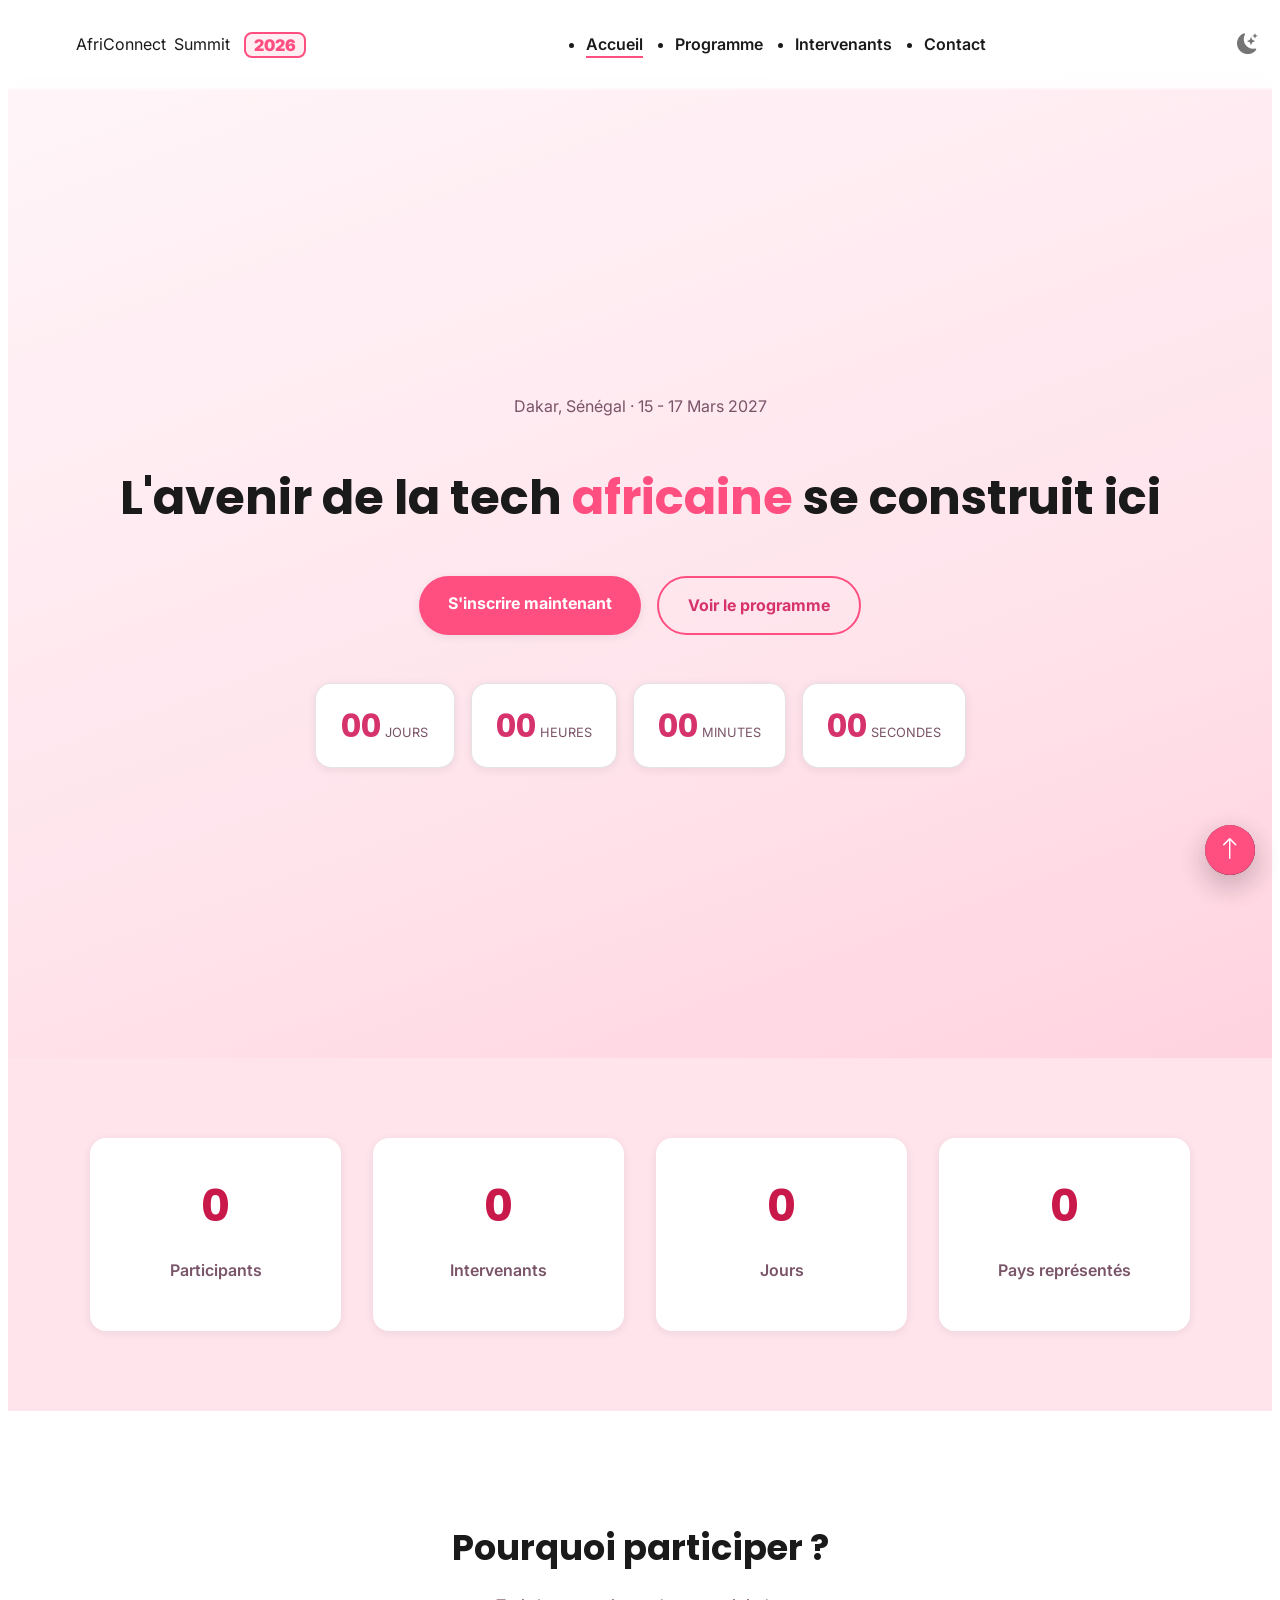
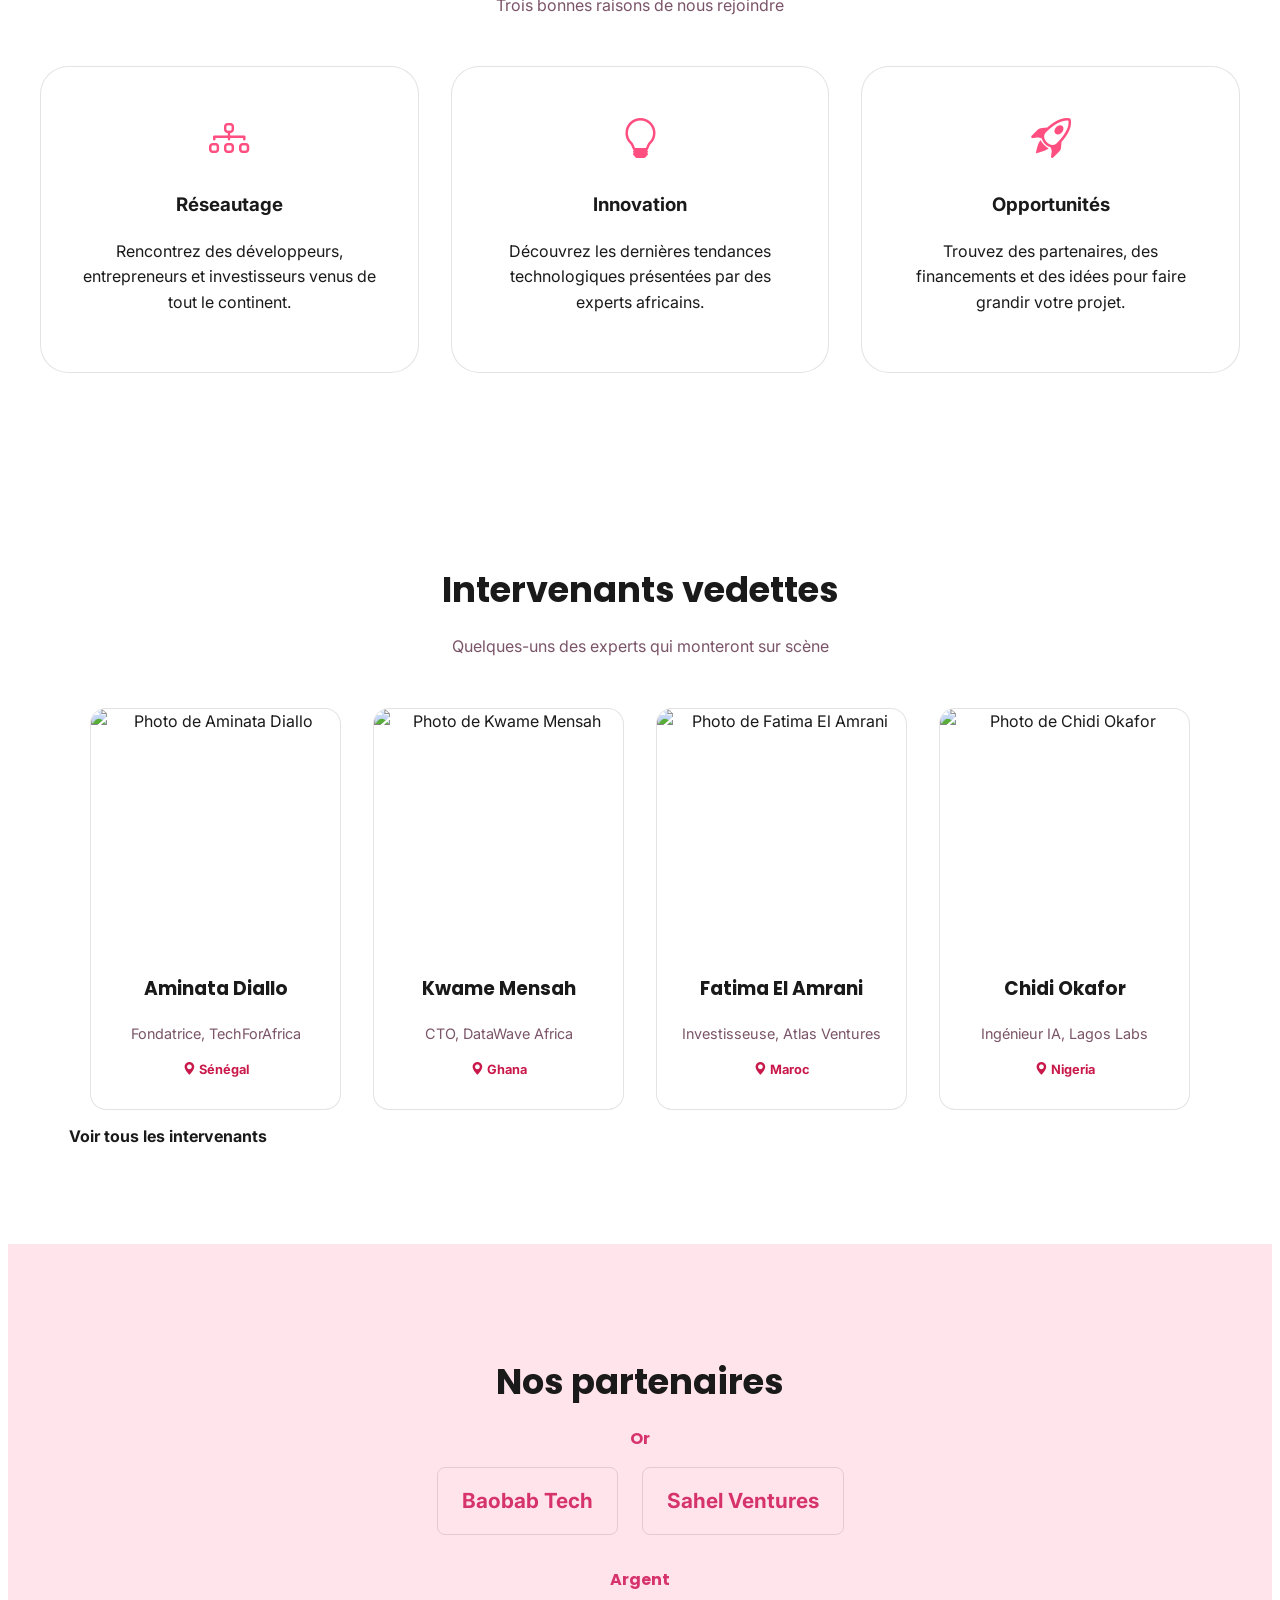
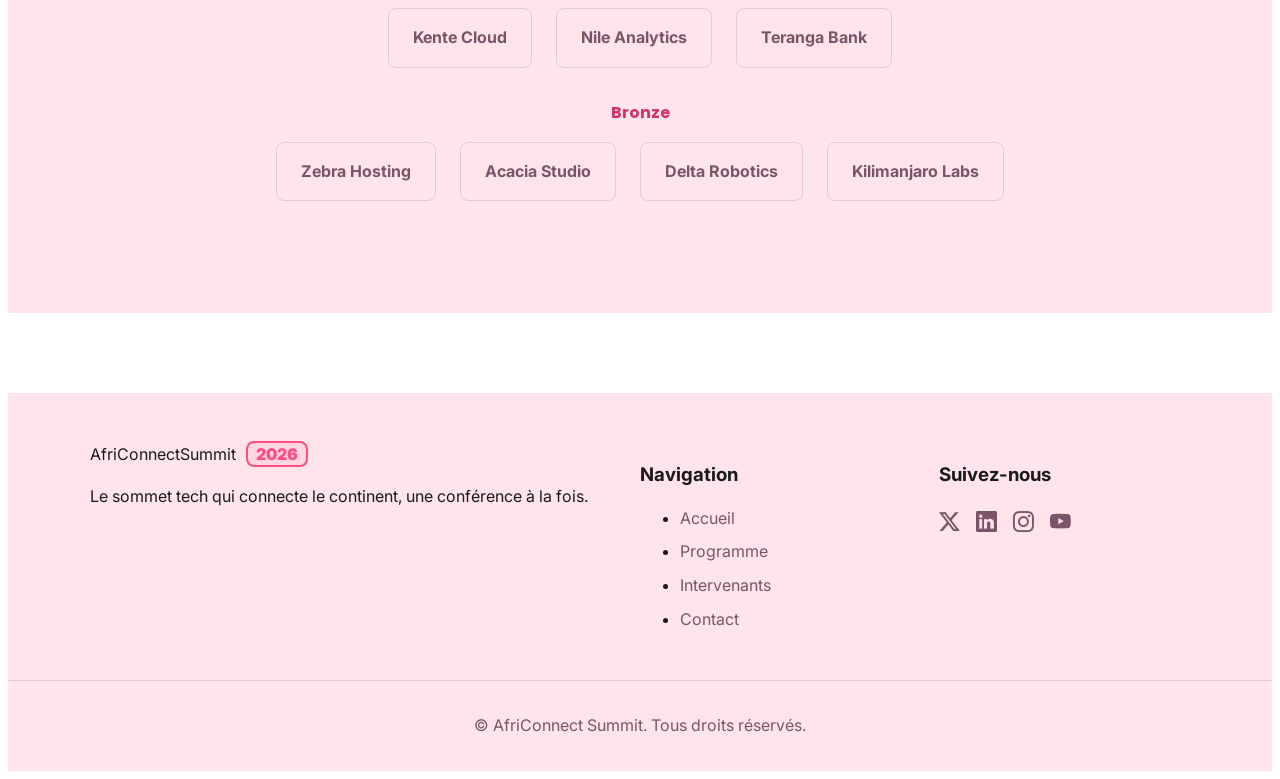
==== commit 26be366a: "Dark mode + navbar dynamique + burger" ====
--- a/index.html
+++ b/index.html
@@ -1,5 +1,6 @@
 <!DOCTYPE html>
 <html lang="fr">
+
 <head>
   <meta charset="UTF-8">
   <meta name="viewport" content="width=device-width, initial-scale=1.0">
@@ -7,7 +8,8 @@
 
   <!-- Google Fonts : Poppins (titres) et Inter (texte) -->
   <link rel="preconnect" href="https://fonts.googleapis.com">
-  <link href="https://fonts.googleapis.com/css2?family=Poppins:wght@600;700&family=Inter:wght@400;500;600&display=swap" rel="stylesheet">
+  <link href="https://fonts.googleapis.com/css2?family=Poppins:wght@600;700&family=Inter:wght@400;500;600&display=swap"
+    rel="stylesheet">
 
   <!-- Bootstrap Icons (CDN) -->
   <link rel="stylesheet" href="https://cdn.jsdelivr.net/npm/bootstrap-icons@1.11.3/font/bootstrap-icons.css">
@@ -15,16 +17,17 @@
   <!-- Notre feuille de style -->
   <link rel="stylesheet" href="css/style.css">
 </head>
+
 <body id="top">
 
- <!-- ============ NAVBAR ============ -->
+  <!-- ============ NAVBAR ============ -->
   <header class="navbar" id="navbar">
     <nav class="navbar__inner">
-     <a href="index.html" class="navbar__logo">
-  <div class="logo-icon"></div> <!-- ton carré rose de gauche -->
-  AfriConnect<span>Summit</span>
-  <span class="logo-year">2026</span> <!-- celui qu'on ajoute -->
-</a>
+      <a href="index.html" class="navbar__logo">
+        <div class="logo-icon"></div> <!-- ton carré rose de gauche -->
+        AfriConnect<span>Summit</span>
+        <span class="logo-year">2026</span> <!-- celui qu'on ajoute -->
+      </a>
 
 
       <ul class="navbar__links" id="navLinks">
@@ -53,7 +56,7 @@
           Dakar, Sénégal &middot; 15 - 17 Mars 2027
         </p>
         <h1 class="hero__title">L'avenir de la tech <span>africaine</span> se construit ici</h1>
-       
+
         <div class="hero__cta">
           <a href="contact.html" class="btn btn--primary">S'inscrire maintenant</a>
           <a href="programme.html" class="btn btn--ghost">Voir le programme</a>
@@ -81,7 +84,7 @@
       </div>
     </section>
 
-   <!-- ============ CHIFFRES CLÉS ============ -->
+    <!-- ============ CHIFFRES CLÉS ============ -->
     <section class="stats" aria-label="Chiffres clés">
       <div class="stats__grid">
         <article class="stat reveal">
@@ -109,28 +112,28 @@
         <h2 class="section-title">Pourquoi participer ?</h2>
         <p class="section-subtitle">Trois bonnes raisons de nous rejoindre</p>
 
-       <div class="why__grid">
+        <div class="why__grid">
           <article class="why__card reveal">
-          <i class="bi bi-diagram-3" aria-hidden="true"></i>
+            <i class="bi bi-diagram-3" aria-hidden="true"></i>
             <h3>Réseautage</h3>
             <p>Rencontrez des développeurs, entrepreneurs et investisseurs venus de tout le continent.</p>
           </article>
 
           <article class="why__card reveal">
-          <i class="bi bi-lightbulb" aria-hidden="true"></i>
+            <i class="bi bi-lightbulb" aria-hidden="true"></i>
             <h3>Innovation</h3>
             <p>Découvrez les dernières tendances technologiques présentées par des experts africains.</p>
           </article>
 
           <article class="why__card reveal">
-          <i class="bi bi-rocket-takeoff" aria-hidden="true"></i>
+            <i class="bi bi-rocket-takeoff" aria-hidden="true"></i>
             <h3>Opportunités</h3>
             <p>Trouvez des partenaires, des financements et des idées pour faire grandir votre projet.</p>
           </article>
         </div>
       </div>
     </section>
-    
+
     <!-- ============ SECTION INTERVENANTS VEDETTES ============ -->
     <section class="featured-speakers">
       <div class="container">
@@ -139,7 +142,8 @@
 
         <div class="speakers-grid">
           <article class="speaker-card reveal">
-            <img class="speaker-photo" src="https://i.pinimg.com/736x/7e/26/63/7e2663f01acec4fe8f33c7e89d717472.jpg" alt="Photo de Aminata Diallo">
+            <img class="speaker-photo" src="https://i.pinimg.com/736x/7e/26/63/7e2663f01acec4fe8f33c7e89d717472.jpg"
+              alt="Photo de Aminata Diallo">
             <div class="speaker-info">
               <h3 class="speaker-name">Aminata Diallo</h3>
               <p class="speaker-role">Fondatrice, TechForAfrica</p>
@@ -148,7 +152,8 @@
           </article>
 
           <article class="speaker-card reveal">
-            <img class="speaker-photo" src="https://i.pinimg.com/1200x/29/e7/c3/29e7c3550ef44779834e2e659fb9c5db.jpg" alt="Photo de Kwame Mensah">
+            <img class="speaker-photo" src="https://i.pinimg.com/1200x/29/e7/c3/29e7c3550ef44779834e2e659fb9c5db.jpg"
+              alt="Photo de Kwame Mensah">
             <div class="speaker-info">
               <h3 class="speaker-name">Kwame Mensah</h3>
               <p class="speaker-role">CTO, DataWave Africa</p>
@@ -157,7 +162,8 @@
           </article>
 
           <article class="speaker-card reveal">
-            <img class="speaker-photo" src="https://i.pinimg.com/1200x/e3/47/8e/e3478ebca5f44b7d3a1fe7093977bafa.jpg" alt="Photo de Fatima El Amrani">
+            <img class="speaker-photo" src="https://i.pinimg.com/1200x/e3/47/8e/e3478ebca5f44b7d3a1fe7093977bafa.jpg"
+              alt="Photo de Fatima El Amrani">
             <div class="speaker-info">
               <h3 class="speaker-name">Fatima El Amrani</h3>
               <p class="speaker-role">Investisseuse, Atlas Ventures</p>
@@ -166,7 +172,8 @@
           </article>
 
           <article class="speaker-card reveal">
-            <img class="speaker-photo" src="https://i.pinimg.com/736x/72/ae/de/72aede4ed6f10a973bf660ebbad4ac8c.jpg" alt="Photo de Chidi Okafor">
+            <img class="speaker-photo" src="https://i.pinimg.com/736x/72/ae/de/72aede4ed6f10a973bf660ebbad4ac8c.jpg"
+              alt="Photo de Chidi Okafor">
             <div class="speaker-info">
               <h3 class="speaker-name">Chidi Okafor</h3>
               <p class="speaker-role">Ingénieur IA, Lagos Labs</p>
@@ -209,9 +216,9 @@
   <footer class="footer">
     <div class="footer__grid">
       <div class="footer__col">
-       <div class="logo-icon"></div> <!-- ton carré rose de gauche -->
-  AfriConnect<span>Summit</span>
-  <span class="logo-year">2026</span> 
+        <div class="logo-icon"></div> <!-- ton carré rose de gauche -->
+        AfriConnect<span>Summit</span>
+        <span class="logo-year">2026</span>
         <p>Le sommet tech qui connecte le continent, une conférence à la fois.</p>
       </div>
       <div class="footer__col">
@@ -240,10 +247,11 @@
       </button>
     </div>
   </footer>
-<a href="#top" class="back-to-top" aria-label="Retour en haut">
-  <i class="bi bi-arrow-up"></i>
-</a>
+  <a href="#top" class="back-to-top" aria-label="Retour en haut">
+    <i class="bi bi-arrow-up"></i>
+  </a>
   <script src="js/main.js"></script>
-  
+
 </body>
-</html>
+
+</html>
--- a/css/style.css
+++ b/css/style.css
@@ -1,14 +1,14 @@
 /* ---------- 1. VARIABLES & THEME ---------- */
 :root {
-  --clr-bg: #fff5f8;          
-  --clr-bg-alt: #ffe4ec;      
-  --clr-surface: #ffffff;     
-  --clr-text: #2b1620;        
-  --clr-text-muted: #7a5468;  
-  --clr-primary: #ff4f81;     
+  --clr-bg: #fff5f8;
+  --clr-bg-alt: #ffe4ec;
+  --clr-surface: #ffffff;
+  --clr-text: #2b1620;
+  --clr-text-muted: #7a5468;
+  --clr-primary: #ff4f81;
   --clr-primary-dark: #d6336c;
-  --clr-secondary: #ff8fab;   
-  --clr-accent: #c9184a;      
+  --clr-secondary: #ff8fab;
+  --clr-accent: #c9184a;
   --clr-border: rgba(43, 22, 32, 0.12);
 
   --font-title: "Poppins", sans-serif;
@@ -27,52 +27,112 @@
   --transition: 0.3s ease;
 }
 
-html { scroll-behavior: smooth; }
+html {
+  scroll-behavior: smooth;
+}
 
 body {
   font-family: var(--font-text);
   background-color: var(--clr-bg);
   color: var(--clr-text);
   line-height: 1.6;
-  padding-top: 80px; /* pour ne pas que la navbar cache le contenu */
-}
-
-.container { max-width: 1200px; margin: 0 auto; padding: 0 var(--space-md); }
-section { padding: var(--space-xl) 0; }
-img { max-width: 100%; display: block; }
-a { text-decoration: none; color: inherit; }
+  padding-top: 80px;
+  /* pour ne pas que la navbar cache le contenu */
+}
+
+.container {
+  max-width: 1200px;
+  margin: 0 auto;
+  padding: 0 var(--space-md);
+}
+
+section {
+  padding: var(--space-xl) 0;
+}
+
+img {
+  max-width: 100%;
+  display: block;
+}
+
+a {
+  text-decoration: none;
+  color: inherit;
+}
 
 /* ---------- 2. ANIMATIONS ---------- */
 @keyframes fadeInUp {
-  from { opacity: 0; transform: translateY(30px); }
-  to { opacity: 1; transform: translateY(0); }
-}
+  from {
+    opacity: 0;
+    transform: translateY(30px);
+  }
+
+  to {
+    opacity: 1;
+    transform: translateY(0);
+  }
+}
+
 @keyframes bounce {
- 0%, 20%, 50%, 80%, 100% { transform: translateY(0); }
- 40% { transform: translateY(-10px); }
- 60% { transform: translateY(-5px); }
-}
-
-.reveal { animation: fadeInUp 0.8s ease both; }
-.reveal:nth-child(1){ animation-delay: 0.1s; }
-.reveal:nth-child(2){ animation-delay: 0.2s; }
-.reveal:nth-child(3){ animation-delay: 0.3s; }
-.reveal:nth-child(4){ animation-delay: 0.4s; }
+
+  0%,
+  20%,
+  50%,
+  80%,
+  100% {
+    transform: translateY(0);
+  }
+
+  40% {
+    transform: translateY(-10px);
+  }
+
+  60% {
+    transform: translateY(-5px);
+  }
+}
+
+.reveal {
+  animation: fadeInUp 0.8s ease both;
+}
+
+.reveal:nth-child(1) {
+  animation-delay: 0.1s;
+}
+
+.reveal:nth-child(2) {
+  animation-delay: 0.2s;
+}
+
+.reveal:nth-child(3) {
+  animation-delay: 0.3s;
+}
+
+.reveal:nth-child(4) {
+  animation-delay: 0.4s;
+}
 
 /* ---------- 3. NAVBAR ---------- */
 .navbar {
   position: fixed;
-  top: 0; left: 0; right: 0;
+  top: 0;
+  left: 0;
+  right: 0;
   background: rgba(255, 245, 248, 0.9);
   backdrop-filter: blur(10px);
   padding: 1rem var(--space-md);
   box-shadow: var(--shadow-sm);
   z-index: 100;
 }
+
 .navbar__inner {
-  display: flex; align-items: center; justify-content: space-between;
-  max-width: 1200px; margin: 0 auto;
-}
+  display: flex;
+  align-items: center;
+  justify-content: space-between;
+  max-width: 1200px;
+  margin: 0 auto;
+}
+
 .logo-badge {
   display: inline-flex;
   align-items: center;
@@ -85,7 +145,8 @@
   font-weight: 800;
   font-size: 1rem;
   margin-right: 0.5rem;
-  box-shadow: var(--shadow-sm); transition: transform var(--transition);
+  box-shadow: var(--shadow-sm);
+  transition: transform var(--transition);
 }
 
 .navbar__logo:hover .logo-badge {
@@ -101,37 +162,57 @@
   align-items: center;
   gap: 0.5rem;
   position: relative;
-  overflow: visible !important; /* empêche de cacher 2026 */
+  overflow: visible !important;
+  /* empêche de cacher 2026 */
 }
 
 /* LE 2026 ROSE DE DROITE */
 .logo-year {
-  display: inline-block !important; /* on force l'affichage */
-  color: var(--clr-primary); /* rose */
+  display: inline-block !important;
+  /* on force l'affichage */
+  color: var(--clr-primary);
+  /* rose */
   font-size: 1rem;
   font-weight: 900;
   margin-left: 6px;
   padding: 3px 8px;
-  background: rgba(255, 87, 132, 0.1); /* fond rose très clair */
+  background: rgba(255, 87, 132, 0.1);
+  /* fond rose très clair */
   border: 2px solid var(--clr-primary);
   border-radius: 8px;
   line-height: 1;
 }
 
-.navbar__links { display: flex; gap: 2rem; font-weight: 600; }
+.navbar__links {
+  display: flex;
+  gap: 2rem;
+  font-weight: 600;
+}
+
 .navbar__links a {
-  position: relative; padding-bottom: 4px;
+  position: relative;
+  padding-bottom: 4px;
   transition: color var(--transition);
 }
+
 .navbar__links a::after {
-  content: ""; position: absolute; left: 0; bottom: 0;
-  width: 0; height: 2px; background: var(--clr-primary);
+  content: "";
+  position: absolute;
+  left: 0;
+  bottom: 0;
+  width: 0;
+  height: 2px;
+  background: var(--clr-primary);
   transition: width var(--transition);
 }
-.navbar__links a:hover::after, .navbar__links a.active::after { width: 100%; }
+
+.navbar__links a:hover::after,
+.navbar__links a.active::after {
+  width: 100%;
+}
 
 /* BOUTON THEME VISIBLE MAIS DESACTIVE */
-.theme-toggle { 
+.theme-toggle {
   display: flex;
   align-items: center;
   justify-content: center;
@@ -141,26 +222,43 @@
   border: 1px solid var(--clr-border);
   font-size: 1.2rem;
   background: var(--clr-surface);
-  cursor: not-allowed;
   opacity: 0.6;
 }
-.burger { display: none; }
+
+.burger {
+  display: none;
+}
 
 /* ---------- 4. BOUTONS ---------- */
 .btn {
-  display: inline-block; padding: 0.9rem 1.8rem; border-radius: 999px;
-  font-weight: 700; transition: all var(--transition);
-}
+  display: inline-block;
+  padding: 0.9rem 1.8rem;
+  border-radius: 999px;
+  font-weight: 700;
+  transition: all var(--transition);
+}
+
 .btn--primary {
-  background: var(--clr-primary); color: #fff; box-shadow: var(--shadow-sm);
-}
+  background: var(--clr-primary);
+  color: #fff;
+  box-shadow: var(--shadow-sm);
+}
+
 .btn--primary:hover {
-  background: var(--clr-primary-dark); transform: translateY(-3px); box-shadow: var(--shadow-md);
-}
+  background: var(--clr-primary-dark);
+  transform: translateY(-3px);
+  box-shadow: var(--shadow-md);
+}
+
 .btn--ghost {
-  border: 2px solid var(--clr-primary); color: var(--clr-primary-dark);
-}
-.btn--ghost:hover { background: var(--clr-bg-alt); transform: translateY(-3px); }
+  border: 2px solid var(--clr-primary);
+  color: var(--clr-primary-dark);
+}
+
+.btn--ghost:hover {
+  background: var(--clr-bg-alt);
+  transform: translateY(-3px);
+}
 
 /* ---------- BOUTON RETOUR HAUT ---------- */
 .back-to-top {
@@ -181,6 +279,7 @@
   transition: all var(--transition);
   animation: bounce 2s infinite;
 }
+
 .back-to-top:hover {
   background: var(--clr-primary-dark);
   transform: translateY(-5px);
@@ -188,167 +287,675 @@
 
 /* ---------- 5. HERO ---------- */
 .hero {
-  min-height: 90vh; display: flex; align-items: center; justify-content: center;
-  text-align: center; 
+  min-height: 90vh;
+  display: flex;
+  align-items: center;
+  justify-content: center;
+  text-align: center;
   background: linear-gradient(160deg, var(--clr-bg) 0%, var(--clr-bg-alt) 60%, #ffd3e0 100%);
 }
-.hero__title { font-family: var(--font-title); font-size: 3rem; animation: fadeInUp 1s ease; }
-.hero__title span { color: var(--clr-primary); }
-.hero__subtitle { color: var(--clr-text-muted); margin: 1rem 0 2rem; animation: fadeInUp 1s ease 0.2s both; }
-.hero__cta { display: flex; gap: 1rem; justify-content: center; flex-wrap: wrap; animation: fadeInUp 1s ease 0.4s both; }
-
-.countdown { display: flex; gap: 1rem; justify-content: center; flex-wrap: wrap; margin-top: 3rem; animation: fadeInUp 1s ease 0.6s both; }
+
+.hero__title {
+  font-family: var(--font-title);
+  font-size: 3rem;
+  animation: fadeInUp 1s ease;
+}
+
+.hero__title span {
+  color: var(--clr-primary);
+}
+
+.hero__subtitle {
+  color: var(--clr-text-muted);
+  margin: 1rem 0 2rem;
+  animation: fadeInUp 1s ease 0.2s both;
+}
+
+.hero__cta {
+  display: flex;
+  gap: 1rem;
+  justify-content: center;
+  flex-wrap: wrap;
+  animation: fadeInUp 1s ease 0.4s both;
+}
+
+.countdown {
+  display: flex;
+  gap: 1rem;
+  justify-content: center;
+  flex-wrap: wrap;
+  margin-top: 3rem;
+  animation: fadeInUp 1s ease 0.6s both;
+}
+
 .countdown__item {
-  background: var(--clr-surface); border: 1px solid var(--clr-border);
-  border-radius: var(--radius-md); padding: 1rem 1.5rem; min-width: 90px; box-shadow: var(--shadow-sm);
+  background: var(--clr-surface);
+  border: 1px solid var(--clr-border);
+  border-radius: var(--radius-md);
+  padding: 1rem 1.5rem;
+  min-width: 90px;
+  box-shadow: var(--shadow-sm);
   transition: transform var(--transition);
 }
-.countdown__item:hover { transform: translateY(-5px); }
-.countdown__value { font-family: var(--font-title); font-size: 2rem; font-weight: 700; color: var(--clr-primary-dark); }
-.countdown__label { font-size: 0.8rem; text-transform: uppercase; color: var(--clr-text-muted); }
+
+.countdown__item:hover {
+  transform: translateY(-5px);
+}
+
+.countdown__value {
+  font-family: var(--font-title);
+  font-size: 2rem;
+  font-weight: 700;
+  color: var(--clr-primary-dark);
+}
+
+.countdown__label {
+  font-size: 0.8rem;
+  text-transform: uppercase;
+  color: var(--clr-text-muted);
+}
 
 /* ---------- 6. STATS ---------- */
-.stats { background: var(--clr-bg-alt); }
+.stats {
+  background: var(--clr-bg-alt);
+}
+
 .stats__grid {
-  display: grid; grid-template-columns: repeat(4, 1fr); gap: 2rem;
-  max-width: 1100px; margin: 0 auto; text-align: center;
-}
+  display: grid;
+  grid-template-columns: repeat(4, 1fr);
+  gap: 2rem;
+  max-width: 1100px;
+  margin: 0 auto;
+  text-align: center;
+}
+
 .stat {
-  background: var(--clr-surface); padding: 2rem; border-radius: var(--radius-md);
-  box-shadow: var(--shadow-sm); transition: transform var(--transition);
-}
-.stat:hover { transform: translateY(-8px); }
-.stat__number { font-family: var(--font-title); font-size: 2.8rem; font-weight: 700; color: var(--clr-accent); }
-.stat__label { color: var(--clr-text-muted); font-weight: 600; }
+  background: var(--clr-surface);
+  padding: 2rem;
+  border-radius: var(--radius-md);
+  box-shadow: var(--shadow-sm);
+  transition: transform var(--transition);
+}
+
+.stat:hover {
+  transform: translateY(-8px);
+}
+
+.stat__number {
+  font-family: var(--font-title);
+  font-size: 2.8rem;
+  font-weight: 700;
+  color: var(--clr-accent);
+}
+
+.stat__label {
+  color: var(--clr-text-muted);
+  font-weight: 600;
+}
 
 /* ---------- 7. POURQUOI ---------- */
-.section-title { text-align: center; font-family: var(--font-title); font-size: 2.2rem; margin-bottom: 0.5rem; }
-.section-subtitle { text-align: center; color: var(--clr-text-muted); margin-bottom: 3rem; }
-.why__grid { display: flex; gap: 2rem; justify-content: center; flex-wrap: wrap; }
+.section-title {
+  text-align: center;
+  font-family: var(--font-title);
+  font-size: 2.2rem;
+  margin-bottom: 0.5rem;
+}
+
+.section-subtitle {
+  text-align: center;
+  color: var(--clr-text-muted);
+  margin-bottom: 3rem;
+}
+
+.why__grid {
+  display: flex;
+  gap: 2rem;
+  justify-content: center;
+  flex-wrap: wrap;
+}
+
 .why__card {
-  flex: 1 1 300px; max-width: 340px; background: var(--clr-surface);
-  border: 1px solid var(--clr-border); border-radius: var(--radius-lg);
-  padding: 2.5rem 2rem; text-align: center; transition: all var(--transition);
-}
-.why__card:hover { transform: translateY(-8px); box-shadow: var(--shadow-md); }
-.why__card i { font-size: 2.5rem; color: var(--clr-primary); margin-bottom: 1rem; }
+  flex: 1 1 300px;
+  max-width: 340px;
+  background: var(--clr-surface);
+  border: 1px solid var(--clr-border);
+  border-radius: var(--radius-lg);
+  padding: 2.5rem 2rem;
+  text-align: center;
+  transition: all var(--transition);
+}
+
+.why__card:hover {
+  transform: translateY(-8px);
+  box-shadow: var(--shadow-md);
+}
+
+.why__card i {
+  font-size: 2.5rem;
+  color: var(--clr-primary);
+  margin-bottom: 1rem;
+}
 
 /* ---------- 8. INTERVENANTS ---------- */
-.speakers-grid, .speakers-grid-full {
-  display: grid; grid-template-columns: repeat(4, 1fr); gap: 2rem;
-  max-width: 1100px; margin: 0 auto;
-}
-.speakers-grid-full { grid-template-columns: repeat(3, 1fr); }
+.speakers-grid,
+.speakers-grid-full {
+  display: grid;
+  grid-template-columns: repeat(4, 1fr);
+  gap: 2rem;
+  max-width: 1100px;
+  margin: 0 auto;
+}
+
+.speakers-grid-full {
+  grid-template-columns: repeat(3, 1fr);
+}
+
 .speaker-card {
-  background: var(--clr-surface); border-radius: var(--radius-md); overflow: hidden;
-  text-align: center; border: 1px solid var(--clr-border); padding-bottom: 1rem;
+  background: var(--clr-surface);
+  border-radius: var(--radius-md);
+  overflow: hidden;
+  text-align: center;
+  border: 1px solid var(--clr-border);
+  padding-bottom: 1rem;
   transition: all var(--transition);
 }
-.speaker-card:hover { transform: translateY(-8px) scale(1.02); box-shadow: var(--shadow-md); }
-.speaker-photo { width: 100%; aspect-ratio: 1/1; object-fit: cover; }
-.speaker-name { font-family: var(--font-title); margin-top: 1rem; }
-.speaker-role { color: var(--clr-text-muted); font-size: 0.9rem; }
-.speaker-country { color: var(--clr-accent); font-size: 0.8rem; font-weight: 700; }
+
+.speaker-card:hover {
+  transform: translateY(-8px) scale(1.02);
+  box-shadow: var(--shadow-md);
+}
+
+.speaker-photo {
+  width: 100%;
+  aspect-ratio: 1/1;
+  object-fit: cover;
+}
+
+.speaker-name {
+  font-family: var(--font-title);
+  margin-top: 1rem;
+}
+
+.speaker-role {
+  color: var(--clr-text-muted);
+  font-size: 0.9rem;
+}
+
+.speaker-country {
+  color: var(--clr-accent);
+  font-size: 0.8rem;
+  font-weight: 700;
+}
 
 /* ---------- 9. SPONSORS ---------- */
-.sponsors { background: var(--clr-bg-alt); text-align: center; }
-.sponsors__tier { margin-bottom: 2rem; }
-.sponsors__level { font-family: var(--font-title); color: var(--clr-primary-dark); font-weight: 700; margin-bottom: 1rem; }
-.sponsors__logos { display: flex; justify-content: center; flex-wrap: wrap; gap: 1.5rem; }
+.sponsors {
+  background: var(--clr-bg-alt);
+  text-align: center;
+}
+
+.sponsors__tier {
+  margin-bottom: 2rem;
+}
+
+.sponsors__level {
+  font-family: var(--font-title);
+  color: var(--clr-primary-dark);
+  font-weight: 700;
+  margin-bottom: 1rem;
+}
+
+.sponsors__logos {
+  display: flex;
+  justify-content: center;
+  flex-wrap: wrap;
+  gap: 1.5rem;
+}
+
 .sponsors__logos span {
-  font-weight: 700; color: var(--clr-text-muted); border: 1px solid var(--clr-border);
-  border-radius: var(--radius-sm); padding: 1rem 1.5rem; transition: transform var(--transition);
-}
-.sponsors__logos span:hover { transform: scale(1.05); }
-.sponsors__logos--gold span { font-size: 1.3rem; color: var(--clr-primary-dark); }
+  font-weight: 700;
+  color: var(--clr-text-muted);
+  border: 1px solid var(--clr-border);
+  border-radius: var(--radius-sm);
+  padding: 1rem 1.5rem;
+  transition: transform var(--transition);
+}
+
+.sponsors__logos span:hover {
+  transform: scale(1.05);
+}
+
+.sponsors__logos--gold span {
+  font-size: 1.3rem;
+  color: var(--clr-primary-dark);
+}
 
 /* ---------- 10. PROGRAMME : ONGLETS CSS PUR AVEC :TARGET ---------- */
-.tabs { display: flex; justify-content: center; gap: 0.5rem; margin-bottom: 2rem; flex-wrap: wrap; }
+.tabs {
+  display: flex;
+  justify-content: center;
+  gap: 0.5rem;
+  margin-bottom: 2rem;
+  flex-wrap: wrap;
+}
+
 .tab-btn {
-  padding: 0.8rem 1.6rem; border-radius: 999px; border: 2px solid var(--clr-primary);
-  font-weight: 700; background: transparent; color: var(--clr-primary); transition: all var(--transition);
-}
-.tab-btn:hover { background: var(--clr-bg-alt); transform: translateY(-2px); }
-
-.tab-panel { display: none; animation: fadeInUp 0.5s ease; }
-#jour1 { display: block; } /* par défaut */
-.tab-panel:target { display: block; }
-.tab-panel:target ~ #jour1 { display: none; } /* cache jour1 si un autre est ciblé */
+  padding: 0.8rem 1.6rem;
+  border-radius: 999px;
+  border: 2px solid var(--clr-primary);
+  font-weight: 700;
+  background: transparent;
+  color: var(--clr-primary);
+  transition: all var(--transition);
+}
+
+.tab-btn:hover {
+  background: var(--clr-bg-alt);
+  transform: translateY(-2px);
+}
+
+.tab-panel {
+  display: none;
+  animation: fadeInUp 0.5s ease;
+}
+
+#jour1 {
+  display: block;
+}
+
+/* par défaut */
+.tab-panel:target {
+  display: block;
+}
+
+.tab-panel:target~#jour1 {
+  display: none;
+}
+
+/* cache jour1 si un autre est ciblé */
 
 .schedule-table {
-  width: 100%; border-collapse: collapse; border-radius: var(--radius-md);
-  overflow: hidden; box-shadow: var(--shadow-sm);
-}
-.schedule-table thead { background: var(--clr-primary-dark); color: #fff; }
-.schedule-table th, .schedule-table td { padding: 1rem; text-align: left; }
-.schedule-table tbody tr:nth-child(even) { background: var(--clr-bg-alt); }
-.schedule-table tbody tr:hover { background: var(--clr-secondary); color: #fff; transition: 0.2s; }
+  width: 100%;
+  border-collapse: collapse;
+  border-radius: var(--radius-md);
+  overflow: hidden;
+  box-shadow: var(--shadow-sm);
+}
+
+.schedule-table thead {
+  background: var(--clr-primary-dark);
+  color: #fff;
+}
+
+.schedule-table th,
+.schedule-table td {
+  padding: 1rem;
+  text-align: left;
+}
+
+.schedule-table tbody tr:nth-child(even) {
+  background: var(--clr-bg-alt);
+}
+
+.schedule-table tbody tr:hover {
+  background: var(--clr-secondary);
+  color: #fff;
+  transition: 0.2s;
+}
 
 /* ---------- 11. THEMES ---------- */
-.themes-grid { display: grid; grid-template-columns: repeat(2, 1fr); gap: 2rem; max-width: 900px; margin: 0 auto; }
+.themes-grid {
+  display: grid;
+  grid-template-columns: repeat(2, 1fr);
+  gap: 2rem;
+  max-width: 900px;
+  margin: 0 auto;
+}
+
 .theme-card {
-  background: var(--clr-surface); border: 1px solid var(--clr-border);
-  border-radius: var(--radius-lg); padding: 2rem; transition: all var(--transition);
-}
-.theme-card:hover { transform: translateY(-6px); box-shadow: var(--shadow-md); }
-.theme-icon i { font-size: 2rem; color: var(--clr-primary); }
+  background: var(--clr-surface);
+  border: 1px solid var(--clr-border);
+  border-radius: var(--radius-lg);
+  padding: 2rem;
+  transition: all var(--transition);
+}
+
+.theme-card:hover {
+  transform: translateY(-6px);
+  box-shadow: var(--shadow-md);
+}
+
+.theme-icon i {
+  font-size: 2rem;
+  color: var(--clr-primary);
+}
 
 /* ---------- 12. CONTACT & FAQ ---------- */
-.hero-internal { padding: 4rem 0 2rem; background: var(--clr-bg-alt); text-align: center; }
-.breadcrumb { color: var(--clr-text-muted); }
-.breadcrumb a:hover { color: var(--clr-primary); }
-
-.contact-layout { display: grid; grid-template-columns: 1.3fr 1fr; gap: 3rem; }
-.contact-form-wrap, .contact-info {
-  background: var(--clr-surface); padding: 2rem; border-radius: var(--radius-lg); border: 1px solid var(--clr-border);
-}
-.form-group { display: flex; flex-direction: column; gap: 0.5rem; margin-bottom: 1rem; }
-.form-group input, .form-group select, .form-group textarea {
-  padding: 0.8rem; border: 1.5px solid var(--clr-border); border-radius: 8px;
-  background: var(--clr-bg); transition: border-color var(--transition);
-}
-.form-group input:focus { border-color: var(--clr-primary); outline: none; }
-
-.faq-item { border-bottom: 1px solid var(--clr-border); }
-.faq-item input { display: none; }
+.hero-internal {
+  padding: 4rem 0 2rem;
+  background: var(--clr-bg-alt);
+  text-align: center;
+}
+
+.breadcrumb {
+  color: var(--clr-text-muted);
+}
+
+.breadcrumb a:hover {
+  color: var(--clr-primary);
+}
+
+.contact-layout {
+  display: grid;
+  grid-template-columns: 1.3fr 1fr;
+  gap: 3rem;
+}
+
+.contact-form-wrap,
+.contact-info {
+  background: var(--clr-surface);
+  padding: 2rem;
+  border-radius: var(--radius-lg);
+  border: 1px solid var(--clr-border);
+}
+
+.form-group {
+  display: flex;
+  flex-direction: column;
+  gap: 0.5rem;
+  margin-bottom: 1rem;
+}
+
+.form-group input,
+.form-group select,
+.form-group textarea {
+  padding: 0.8rem;
+  border: 1.5px solid var(--clr-border);
+  border-radius: 8px;
+  background: var(--clr-bg);
+  transition: border-color var(--transition);
+}
+
+.form-group input:focus {
+  border-color: var(--clr-primary);
+  outline: none;
+}
+
+.faq-item {
+  border-bottom: 1px solid var(--clr-border);
+}
+
+.faq-item input {
+  display: none;
+}
+
 .faq-question {
-  display: flex; justify-content: space-between; padding: 1rem 0;
-  font-weight: 700; cursor: pointer;
-}
-.faq-question::after { content: '+'; font-size: 1.5rem; transition: transform var(--transition); }
-.faq-item input:checked + .faq-question::after { transform: rotate(45deg); }
+  display: flex;
+  justify-content: space-between;
+  padding: 1rem 0;
+  font-weight: 700;
+  cursor: pointer;
+}
+
+.faq-question::after {
+  content: '+';
+  font-size: 1.5rem;
+  transition: transform var(--transition);
+}
+
+.faq-item input:checked+.faq-question::after {
+  transform: rotate(45deg);
+}
+
 .faq-answer {
-  max-height: 0; overflow: hidden; transition: max-height 0.4s ease;
+  max-height: 0;
+  overflow: hidden;
+  transition: max-height 0.4s ease;
   color: var(--clr-text-muted);
 }
-.faq-item input:checked ~ .faq-answer { max-height: 200px; padding-bottom: 1rem; }
-
-.map-wrap iframe { width: 100%; height: 400px; border: 0; border-radius: var(--radius-lg); margin-top: 2rem; }
+
+.faq-item input:checked~.faq-answer {
+  max-height: 200px;
+  padding-bottom: 1rem;
+}
+
+.map-wrap iframe {
+  width: 100%;
+  height: 400px;
+  border: 0;
+  border-radius: var(--radius-lg);
+  margin-top: 2rem;
+}
 
 /* ---------- 13. FOOTER ---------- */
-.footer { background: var(--clr-bg-alt); padding: 3rem 0 1rem; margin-top: 5rem; }
-.footer__grid { display: grid; grid-template-columns: 2fr 1fr 1fr; gap: 3rem; max-width: 1100px; margin: 0 auto; padding: 0 1rem; }
-.footer__logo { font-family: var(--font-title); font-size: 1.3rem; font-weight: 700; }
-.footer__logo span { color: var(--clr-primary); }
-.footer__col h3 { margin-bottom: 1rem; }
-.footer__col a { display: block; margin-bottom: 0.5rem; color: var(--clr-text-muted); transition: color var(--transition); }
-.footer__col a:hover { color: var(--clr-primary); }
-.footer__socials { display: flex; gap: 1rem; font-size: 1.3rem; }
-.footer__bottom { text-align: center; margin-top: 2rem; padding-top: 1rem; border-top: 1px solid var(--clr-border); color: var(--clr-text-muted); }
+.footer {
+  background: var(--clr-bg-alt);
+  padding: 3rem 0 1rem;
+  margin-top: 5rem;
+}
+
+.footer__grid {
+  display: grid;
+  grid-template-columns: 2fr 1fr 1fr;
+  gap: 3rem;
+  max-width: 1100px;
+  margin: 0 auto;
+  padding: 0 1rem;
+}
+
+.footer__logo {
+  font-family: var(--font-title);
+  font-size: 1.3rem;
+  font-weight: 700;
+}
+
+.footer__logo span {
+  color: var(--clr-primary);
+}
+
+.footer__col h3 {
+  margin-bottom: 1rem;
+}
+
+.footer__col a {
+  display: block;
+  margin-bottom: 0.5rem;
+  color: var(--clr-text-muted);
+  transition: color var(--transition);
+}
+
+.footer__col a:hover {
+  color: var(--clr-primary);
+}
+
+.footer__socials {
+  display: flex;
+  gap: 1rem;
+  font-size: 1.3rem;
+}
+
+.footer__bottom {
+  text-align: center;
+  margin-top: 2rem;
+  padding-top: 1rem;
+  border-top: 1px solid var(--clr-border);
+  color: var(--clr-text-muted);
+}
 
 /* ---------- 14. RESPONSIVE ---------- */
 @media (max-width: 992px) {
-  .stats__grid { grid-template-columns: repeat(2, 1fr); }
-  .speakers-grid { grid-template-columns: repeat(2, 1fr); }
-  .speakers-grid-full { grid-template-columns: repeat(2, 1fr); }
-  .contact-layout { grid-template-columns: 1fr; }
+  .stats__grid {
+    grid-template-columns: repeat(2, 1fr);
+  }
+
+  .speakers-grid {
+    grid-template-columns: repeat(2, 1fr);
+  }
+
+  .speakers-grid-full {
+    grid-template-columns: repeat(2, 1fr);
+  }
+
+  .contact-layout {
+    grid-template-columns: 1fr;
+  }
 }
 
 @media (max-width: 768px) {
-  .navbar__links { display: none; }
-  .hero__title { font-size: 2.2rem; }
-  .stats__grid, .why__grid, .speakers-grid, .speakers-grid-full, .themes-grid, .footer__grid { grid-template-columns: 1fr; }
-  .hero__cta { flex-direction: column; align-items: center; }
-  section { padding: 3rem 0; }
-  .back-to-top { width: 45px; height: 45px; bottom: 15px; right: 15px; }
+  .navbar__links {
+    display: none;
+  }
+
+  .hero__title {
+    font-size: 2.2rem;
+  }
+
+  .stats__grid,
+  .why__grid,
+  .speakers-grid,
+  .speakers-grid-full,
+  .themes-grid,
+  .footer__grid {
+    grid-template-columns: 1fr;
+  }
+
+  .hero__cta {
+    flex-direction: column;
+    align-items: center;
+  }
+
+  section {
+    padding: 3rem 0;
+  }
+
+  .back-to-top {
+    width: 45px;
+    height: 45px;
+    bottom: 15px;
+    right: 15px;
+  }
+}
+
+/* ============================================================
+   COMMIT 5 : Dark/Light mode, navbar dynamique et burger
+   ============================================================ */
+
+/* ---------- 1. DARK MODE ---------- */
+
+:root {
+  --bg-color: #ffffff;
+  --text-color: #1a1a1a;
+  --navbar-bg: #ffffff;
+  --card-bg: #f9f9f9;
+}
+
+/* Quand data-theme="dark" est présent sur <html>, on écrase les variables */
+html[data-theme="dark"] {
+  --bg-color: #121212;
+  --text-color: #f0f0f0;
+  --navbar-bg: #1e1e1e;
+  --card-bg: #1e1e1e;
+}
+
+body {
+  background-color: var(--bg-color);
+  color: var(--text-color);
+  transition: background-color 0.3s ease, color 0.3s ease;
+}
+
+.theme-toggle {
+  background: none;
+  border: none;
+  font-size: 1.3rem;
+  color: var(--text-color);
+  cursor: pointer;
+  transition: color 0.3s ease, transform 0.3s ease;
+}
+
+.theme-toggle:hover {
+  transform: rotate(20deg);
+}
+
+
+/* ---------- 2. NAVBAR DYNAMIQUE ---------- */
+
+.navbar {
+  position: fixed;
+  top: 0;
+  width: 100%;
+  background-color: transparent;
+  box-shadow: none;
+  transition: background-color 0.3s ease, box-shadow 0.3s ease, padding 0.3s ease;
+  z-index: 1000;
+}
+
+/* Classe ajoutée en JS après 80px de scroll */
+.navbar--scrolled {
+  background-color: var(--navbar-bg);
+  box-shadow: 0 2px 12px rgba(0, 0, 0, 0.1);
+  padding: 8px 0;
+}
+
+
+/* ---------- 3. MENU HAMBURGER MOBILE ---------- */
+
+.burger {
+  display: none;
+  /* caché en desktop, affiché seulement en media query mobile */
+  flex-direction: column;
+  justify-content: space-between;
+  width: 26px;
+  height: 20px;
+  background: none;
+  border: none;
+  cursor: pointer;
+}
+
+.burger span {
+  display: block;
+  height: 3px;
+  width: 100%;
+  background-color: var(--text-color);
+  border-radius: 2px;
+  transition: transform 0.3s ease, opacity 0.3s ease;
+}
+
+/* Animation du burger en croix quand le menu est ouvert */
+.burger--active span:nth-child(1) {
+  transform: translateY(8px) rotate(45deg);
+}
+
+.burger--active span:nth-child(2) {
+  opacity: 0;
+}
+
+.burger--active span:nth-child(3) {
+  transform: translateY(-8px) rotate(-45deg);
+}
+
+/* Media query : le burger n'apparaît que sur mobile/tablette */
+@media (max-width: 768px) {
+  .burger {
+    display: flex;
+  }
+
+  .navbar__links {
+    position: fixed;
+    top: 70px;
+    left: 0;
+    width: 100%;
+    flex-direction: column;
+    align-items: center;
+    background-color: var(--navbar-bg);
+    gap: 20px;
+    padding: 30px 0;
+    transform: translateY(-150%);
+    opacity: 0;
+    transition: transform 0.3s ease, opacity 0.3s ease;
+  }
+
+  /* Classe ajoutée en JS quand on clique sur le burger */
+  .navbar__links.navLinks--open {
+    transform: translateY(0);
+    opacity: 1;
+  }
 }
